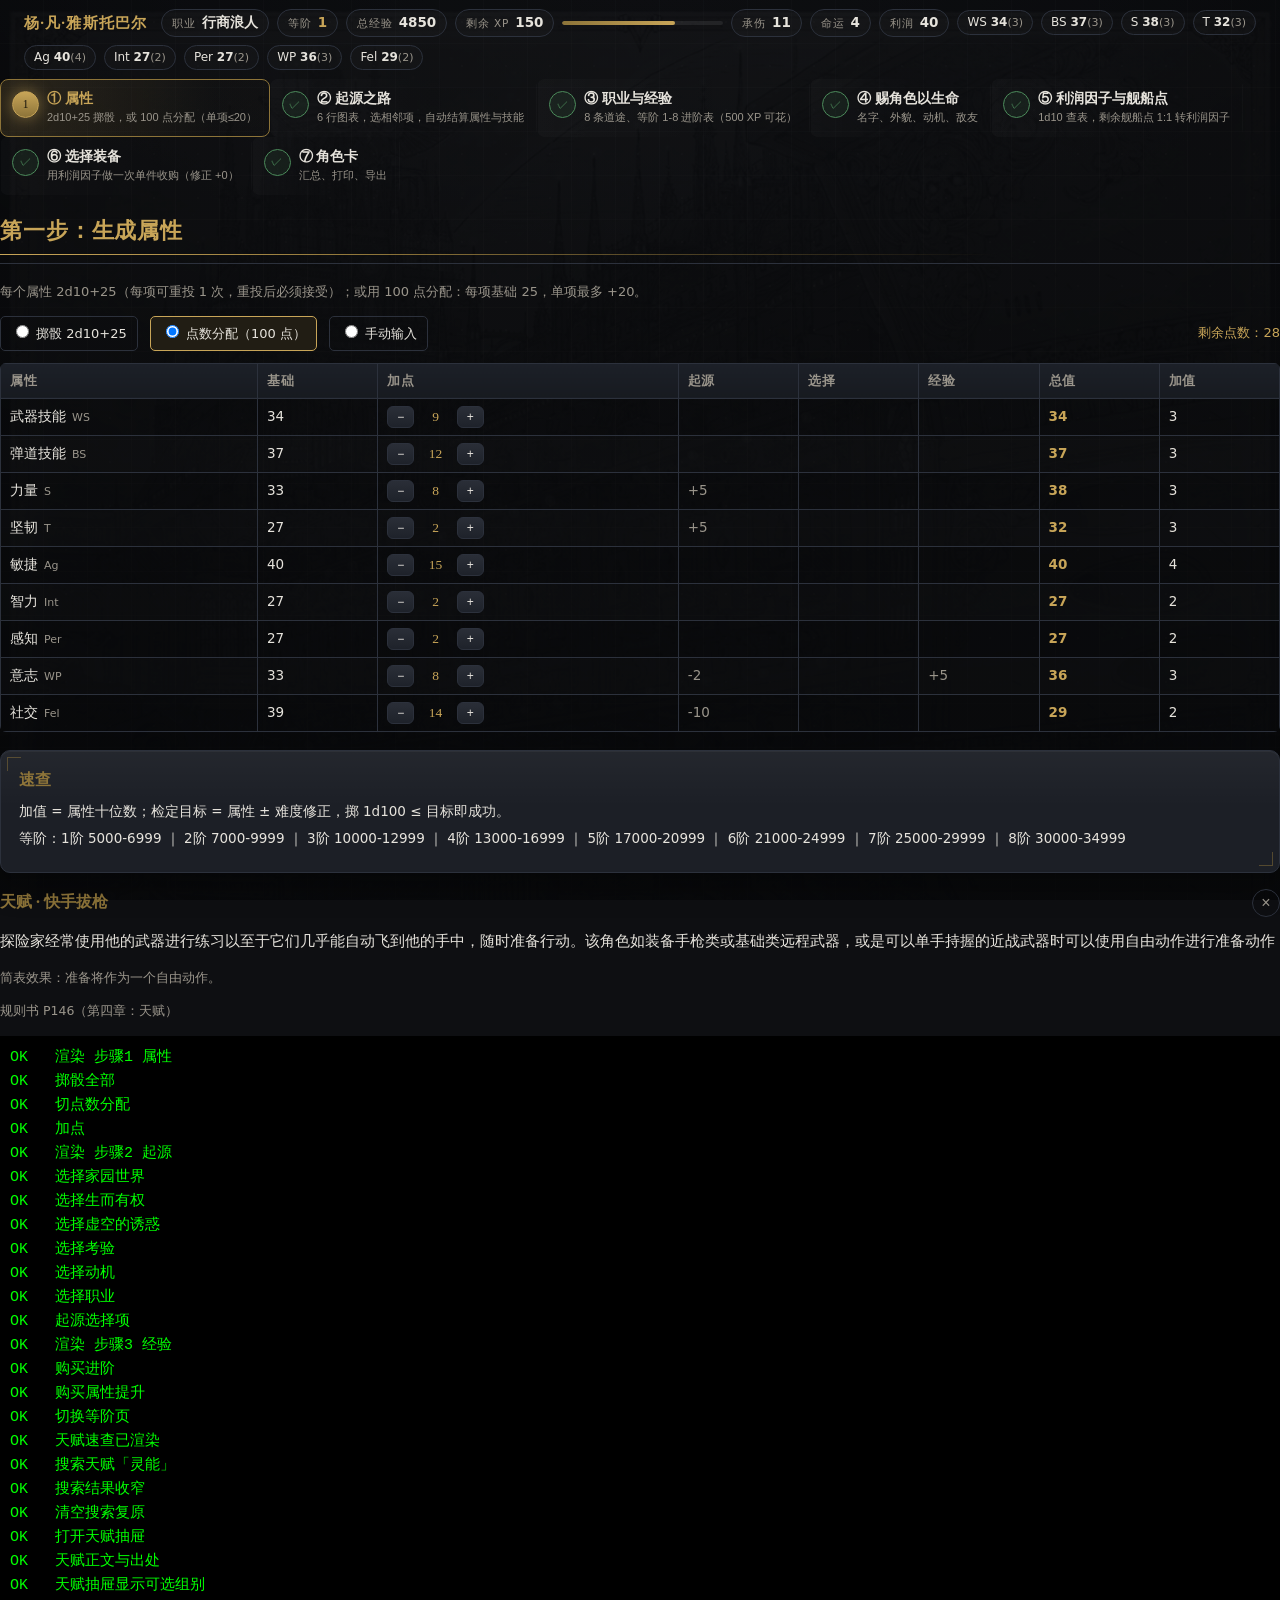
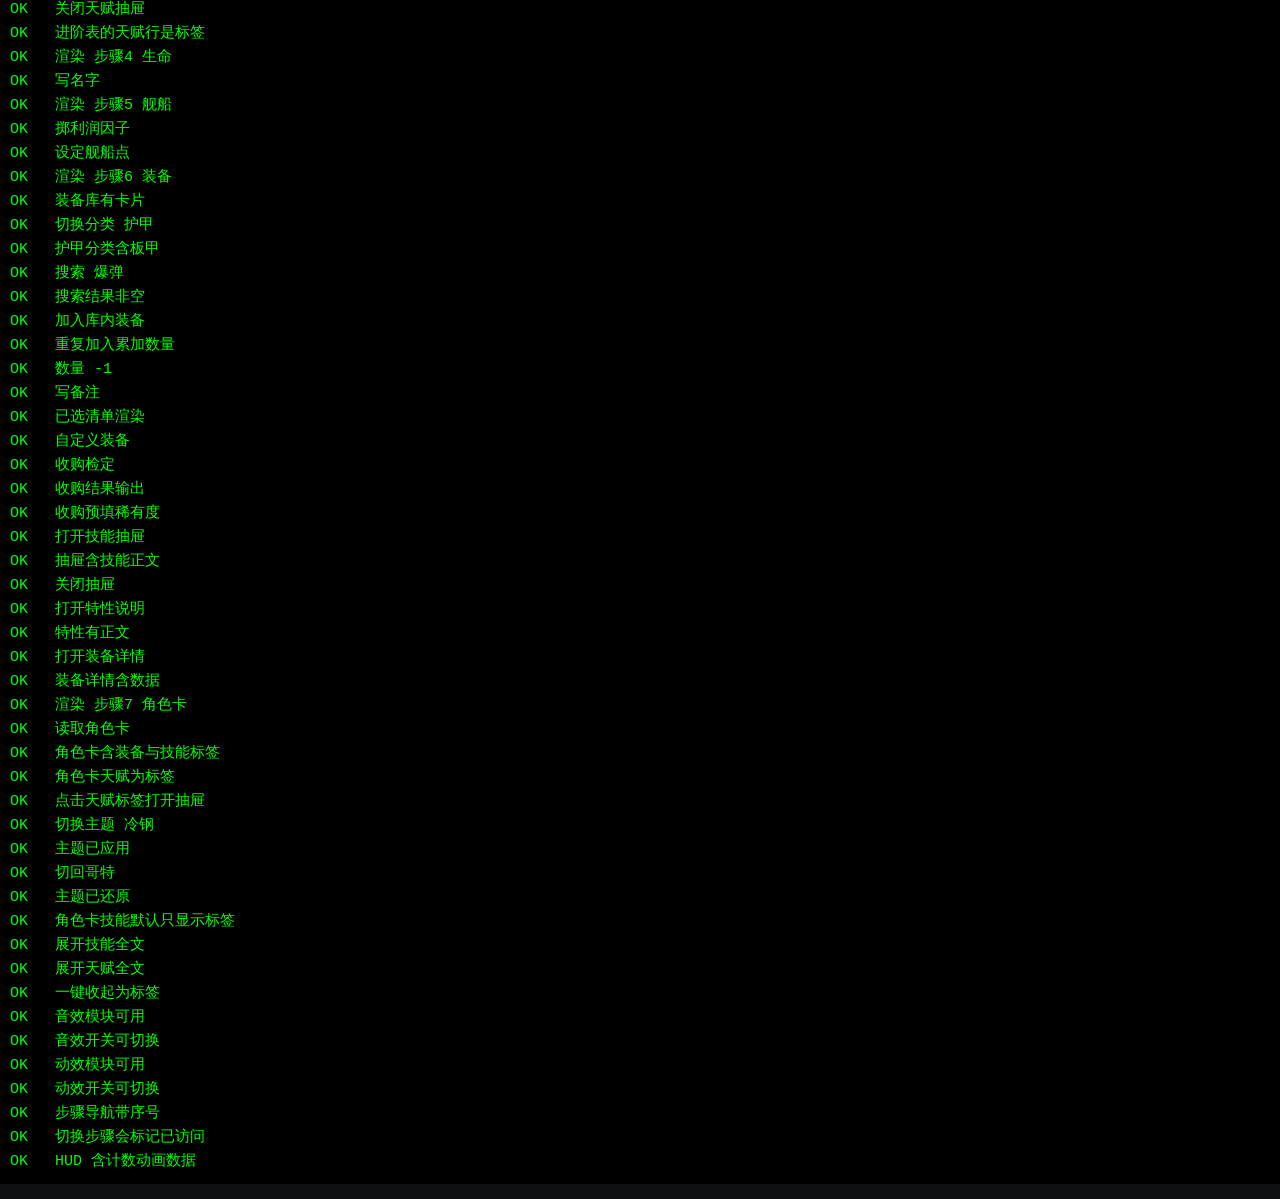
==== tools/smoke.html @ 8df07380 "1" ====
<!DOCTYPE html>
<html lang="zh-CN"><head><meta charset="utf-8"><title>smoke</title>
<link rel="stylesheet" href="../css/style.css"></head>
<body>
<nav id="hud"></nav>
<aside id="steps"></aside>
<main id="main"></main>
<aside id="drawer"></aside>
<div id="tip"></div>
<pre id="log" style="color:#0f0;background:#000;padding:10px"></pre>
<script src="../data/bundle.js"></script>
<script src="../js/rules.js"></script>
<script src="../js/calc.js"></script>
<script src="../js/audio.js"></script>
<script src="../js/fx.js"></script>
<script src="../js/app.js"></script>
<script>
/* 冒烟测试：用 Edge 无头模式打开本页，看 <pre id="log"> 是否全部 OK
   msedge --headless=new --dump-dom file:///D:/AIsoft/rt-chargen/tools/smoke.html */
const log = [];
function t(name, fn) {
  try { fn(); log.push('OK   ' + name); }
  catch (e) { log.push('FAIL ' + name + ' :: ' + (e && e.message)); }
}
const cards = () => document.querySelectorAll('.gcard');
const gearId = n => RTData.gear.find(g => g.name === n).id;

t('渲染 步骤1 属性', () => App.go('attr'));
t('掷骰全部', () => App.rollAll());
t('切点数分配', () => App.setMode('buy'));
t('加点', () => { App.alloc('WS', 1); App.alloc('Ag', 1); });
t('渲染 步骤2 起源', () => App.go('origin'));
t('选择家园世界', () => App.pickOrigin('homeworld', 'death'));
t('选择生而有权', () => App.pickOrigin('birthright', 'mercenary'));
t('选择虚空的诱惑', () => App.pickOrigin('temptation', 'stain'));
t('选择考验', () => App.pickOrigin('trial', 'war'));
t('选择动机', () => App.pickOrigin('motivation', 'wealth'));
t('选择职业', () => App.pickCareer('行商浪人'));
t('起源选择项', () => { App.setChoice('death', 'death-hardened', '见怪不怪'); App.setChoice('stain', 'stain-path', '叛逆哲学'); });
t('渲染 步骤3 经验', () => App.go('xp'));
t('购买进阶', () => App.buyRow(1, 0));
t('购买属性提升', () => App.buyAttr('WP', 0));
t('切换等阶页', () => App.setXpTab(2));

t('天赋速查已渲染', () => {
  const n = document.querySelectorAll('#talentList [data-talent]').length;
  if (n !== RTData.talents.length) throw new Error('标签数 ' + n + '/' + RTData.talents.length);
});
t('搜索天赋「灵能」', () => App.filterTalents('灵能'));
t('搜索结果收窄', () => {
  const n = document.querySelectorAll('#talentList [data-talent]').length;
  if (!n || n >= RTData.talents.length) throw new Error('搜索结果数 ' + n);
});
t('清空搜索复原', () => {
  App.filterTalents('');
  const n = document.querySelectorAll('#talentList [data-talent]').length;
  if (n !== RTData.talents.length) throw new Error('复原后 ' + n);
});
t('打开天赋抽屉', () => App.openTalent('灵能等级'));
t('天赋正文与出处', () => {
  const d = document.getElementById('drawer');
  if (d.className.indexOf('on') < 0) throw new Error('抽屉未打开');
  const txt = d.textContent;
  if (txt.indexOf('第四章：天赋') < 0 || txt.length < 80) throw new Error('正文异常');
});
t('天赋抽屉显示可选组别', () => {
  App.openTalent('双持客');
  if (document.getElementById('drawer').textContent.indexOf('远程，近战') < 0) throw new Error('缺组别');
});
t('关闭天赋抽屉', () => {
  App.closeDrawer();
  if (document.getElementById('drawer').className.indexOf('on') >= 0) throw new Error('未关闭');
});
t('进阶表的天赋行是标签', () => {
  App.setXpTab(1);
  if (!document.querySelectorAll('#main table [data-talent]').length) throw new Error('进阶表无天赋标签');
});

t('渲染 步骤4 生命', () => App.go('life'));
t('写名字', () => App.setMeta('name', '杨·凡·雅斯托巴尔'));
t('渲染 步骤5 舰船', () => App.go('fleet'));
t('掷利润因子', () => App.rollProfit());
t('设定舰船点', () => App.setShipSpent(10));

t('渲染 步骤6 装备', () => App.go('gear'));
t('装备库有卡片', () => { if (cards().length < 20) throw new Error('卡片数 ' + cards().length); });
t('切换分类 护甲', () => App.setGearFilter({ cat: '护甲', q: '' }));
t('护甲分类含板甲', () => {
  const names = [].map.call(cards(), e => e.querySelector('.gname').textContent);
  if (names.indexOf('封建世界板甲') < 0) throw new Error('未见板甲：' + names.slice(0, 3));
});
t('搜索 爆弹', () => App.setGearFilter({ cat: '全部', q: '爆弹' }));
t('搜索结果非空', () => { if (!cards().length) throw new Error('无结果'); });
t('加入库内装备', () => App.addGearItem(gearId('封建世界板甲')));
t('重复加入累加数量', () => App.addGearItem(gearId('封建世界板甲')));
t('数量 -1', () => App.gearQty(0, -1));
t('写备注', () => App.setGearNote(0, '家族遗物'));
t('已选清单渲染', () => {
  const txt = document.getElementById('main').textContent;
  if (txt.indexOf('封建世界板甲') < 0 || txt.indexOf('30.0 kg') < 0) throw new Error('清单缺物品或重量');
});
t('自定义装备', () => {
  const name = document.getElementById('gearName'), note = document.getElementById('gearNote');
  name.value = '家传圣物'; note.value = 'GM 特许';
  App.addGear();
  if (document.getElementById('main').textContent.indexOf('家传圣物') < 0) throw new Error('自定义未加入');
});
t('收购检定', () => { document.getElementById('rarityMod').value = 0; App.acquire(); });
t('收购结果输出', () => { if (!/目标/.test(document.getElementById('acqResult').textContent)) throw new Error('无结果'); });
t('收购预填稀有度', () => { App.acquireItem(gearId('动力装甲')); if (+document.getElementById('rarityMod').value !== -30) throw new Error('未预填 -30'); });

t('打开技能抽屉', () => App.openSkill('导航'));
t('抽屉含技能正文', () => {
  const d = document.getElementById('drawer');
  if (!/on/.test(d.className) || d.textContent.indexOf('技能使用') < 0) throw new Error('抽屉内容异常');
});
t('关闭抽屉', () => { App.closeDrawer(); if (/on/.test(document.getElementById('drawer').className)) throw new Error('未关闭'); });
t('打开特性说明', () => App.openTrait('撕裂'));
t('特性有正文', () => {
  const txt = document.getElementById('drawer').textContent;
  if (txt.indexOf('撕裂') < 0 || txt.length < 30) throw new Error('特性正文过短');
});
t('打开装备详情', () => App.openGear(gearId('激光步枪')));
t('装备详情含数据', () => { if (document.getElementById('drawer').textContent.indexOf('1d10+3 E') < 0) throw new Error('缺伤害数据'); });

t('渲染 步骤7 角色卡', () => App.go('sheet'));
t('读取角色卡', () => {
  const txt = document.getElementById('sheet').textContent;
  if (!/承伤/.test(txt) || !/命运点/.test(txt)) throw new Error('角色卡缺少关键字段');
});
t('角色卡含装备与技能标签', () => {
  const txt = document.getElementById('sheet').textContent;
  if (txt.indexOf('封建世界板甲') < 0) throw new Error('缺装备');
  if (!document.querySelectorAll('#sheet [data-skill]').length) throw new Error('技能未渲染为标签');
});
t('角色卡天赋为标签', () => {
  if (!document.querySelectorAll('#sheet [data-talent]').length) throw new Error('天赋未渲染为标签');
});
t('点击天赋标签打开抽屉', () => {
  const chip = document.querySelector('#sheet [data-talent]');
  chip.dispatchEvent(new MouseEvent('click', { bubbles: true }));
  const d = document.getElementById('drawer');
  if (d.className.indexOf('on') < 0 || d.textContent.indexOf('天赋 ·') < 0) throw new Error('点击未打开抽屉');
  App.closeDrawer();
});

t('切换主题 冷钢', () => App.setTheme('steel'));
t('主题已应用', () => { if (document.body.getAttribute('data-theme') !== 'steel') throw new Error('主题未生效'); });
t('切回哥特', () => App.setTheme('gothic'));
t('主题已还原', () => { if (document.body.getAttribute('data-theme') !== 'gothic') throw new Error('未还原'); });

/* ---------- 3.0：角色卡折叠 / 音效 / 动效 ---------- */
t('角色卡技能默认只显示标签', () => {
  const f = document.getElementById('foldSkills');
  if (!f) throw new Error('缺技能折叠区块');
  if (f.classList.contains('open')) throw new Error('默认不应展开');
  if (!f.querySelectorAll('[data-skill]').length) throw new Error('标签缺失');
});
t('展开技能全文', () => {
  App.expandSheet('skills', true);
  const f = document.getElementById('foldSkills');
  if (!f.classList.contains('open')) throw new Error('未展开');
  if (f.querySelectorAll('.fit').length < 1) throw new Error('无条目');
  if (f.textContent.replace(/\s/g, '').length < 200) throw new Error('正文过短');
});
t('展开天赋全文', () => {
  App.expandSheet('talents', true);
  const f = document.getElementById('foldTalents');
  if (!f.classList.contains('open')) throw new Error('未展开');
  if (!f.querySelectorAll('.fit').length) throw new Error('无天赋条目');
});
t('一键收起为标签', () => {
  App.expandSheet('all', false);
  if (document.querySelector('.sheet .fold.open')) throw new Error('仍有展开的区块');
  if (!document.querySelectorAll('#sheet [data-talent]').length) throw new Error('天赋标签丢失');
});
t('音效模块可用', () => {
  if (!window.RTSfx || RTSfx.sounds.length < 6) throw new Error('音效模块缺失');
});
t('音效开关可切换', () => {
  const was = RTSfx.enabled();
  RTSfx.setEnabled(!was);
  if (RTSfx.enabled() === was) throw new Error('未切换');
  RTSfx.setEnabled(was);
  if (RTSfx.enabled() !== was) throw new Error('未还原');
});
t('动效模块可用', () => {
  if (!window.RTFX || typeof RTFX.transition !== 'function') throw new Error('动效模块缺失');
});
t('动效开关可切换', () => {
  const was = RTFX.enabled();
  RTFX.setEnabled(!was);
  if (RTFX.enabled() === was) throw new Error('未切换');
  RTFX.setEnabled(was);
});
t('步骤导航带序号', () => {
  const s = document.querySelector('#steps .step');
  if (!s || !s.getAttribute('data-n')) throw new Error('缺序号');
});
t('切换步骤会标记已访问', () => {
  App.go('attr');
  if (!document.querySelectorAll('#steps .step.done').length) throw new Error('无已访问标记');
});
t('HUD 含计数动画数据', () => {
  if (!document.querySelectorAll('#hud [data-count]').length) throw new Error('缺 data-count');
});

document.getElementById('log').textContent = log.join('\n');
const okN = log.filter(x => x.startsWith('OK')).length;
const failN = log.length - okN;
document.title = failN ? 'SMOKE FAIL' : 'SMOKE PASS';
/* 供无头模式断言：纯 ASCII，避免控制台编码干扰 */
document.body.setAttribute('data-smoke', okN + '/' + log.length);
</script>
</body></html>
---- css/style.css ----
/* ================= 2.0：主题（3 套配色）+ 纸张纹理 ================= */
:root {
  --font-body: "Segoe UI", "Microsoft YaHei", system-ui, sans-serif;
  --font-display: Georgia, "Songti SC", "SimSun", serif;
}
body[data-theme="gothic"] {
  --bg: #0e0f12; --bg2: #16181d; --panel: #1c1f26; --line: #2c313c;
  --gold: #c8a558; --gold-dim: #8d7439; --text: #e6e3dc; --muted: #9a958b;
  --red: #b23b3b; --ok: #4c8b5b; --hud: rgba(14,15,18,.94);
}
body[data-theme="steel"] {
  --bg: #0b1116; --bg2: #121b22; --panel: #17222b; --line: #26343f;
  --gold: #86bdd2; --gold-dim: #4d7f92; --text: #dfe9ef; --muted: #8ba0ad;
  --red: #c05a4a; --ok: #4f9184; --hud: rgba(11,17,22,.94);
}
body[data-theme="void"] {
  --bg: #120d0c; --bg2: #1a1210; --panel: #221715; --line: #3a2823;
  --gold: #cc8f6b; --gold-dim: #8d5a44; --text: #f0e4db; --muted: #a8928b;
  --red: #b8422f; --ok: #5f8b5b; --hud: rgba(18,13,12,.94);
}
* { box-sizing: border-box; }
body {
  margin: 0; color: var(--text); font-size: 15px; line-height: 1.6;
  font-family: var(--font-body);
  background-color: var(--bg);
  background-image:
    url("data:image/svg+xml,%3Csvg xmlns='http://www.w3.org/2000/svg' width='44' height='44'%3E%3Cpath d='M0 43.5h44M43.5 0v44' stroke='%23ffffff' stroke-opacity='0.035'/%3E%3Ccircle cx='22' cy='22' r='0.9' fill='%23ffffff' fill-opacity='0.05'/%3E%3C/svg%3E"),
    radial-gradient(1200px 600px at 50% -10%, #1a1c22 0%, var(--bg) 60%);
  background-attachment: fixed, fixed;
}
body[data-theme="steel"] {
  background-image:
    url("data:image/svg+xml,%3Csvg xmlns='http://www.w3.org/2000/svg' width='44' height='44'%3E%3Cpath d='M0 43.5h44M43.5 0v44' stroke='%23ffffff' stroke-opacity='0.03'/%3E%3C/svg%3E"),
    radial-gradient(1100px 560px at 50% -10%, #12202a 0%, var(--bg) 62%);
}
body[data-theme="void"] {
  background-image:
    repeating-linear-gradient(135deg, rgba(255,255,255,.014) 0 8px, transparent 8px 16px),
    radial-gradient(1000px 520px at 50% -10%, #241512 0%, var(--bg) 62%);
}
h1, h2, h3, h4 { font-family: var(--font-display); }
.hud { background: var(--hud); }
.hud-attr { border-color: var(--line); background: rgba(255,255,255,.02); }
h2 { letter-spacing: 1px; }
h2::after {
  content: ''; display: block; height: 1px; margin-top: 6px;
  background: linear-gradient(90deg, var(--gold-dim), transparent 70%);
}
.step.on { background: linear-gradient(180deg, #241f14, #1a1710); }
body[data-theme="steel"] .step.on { background: linear-gradient(180deg, #16242c, #121a20); }
body[data-theme="void"] .step.on { background: linear-gradient(180deg, #2a1a16, #1d1311); }
.theme-pick select {
  background: var(--bg2); color: var(--text); border: 1px solid var(--line);
  border-radius: 5px; padding: 4px 8px; font-size: 12.5px; font-family: var(--font-body);
}

h1 { font-size: 24px; margin: 0; color: var(--gold); }
h1 span { color: var(--text); font-size: 16px; font-weight: 400; letter-spacing: 2px; }
h2 { font-size: 21px; color: var(--gold); border-bottom: 1px solid var(--line); padding-bottom: 8px; }
h3 { font-size: 16px; color: var(--gold-dim); margin: 0 0 8px; }
h4 { font-size: 14px; color: var(--gold); margin: 12px 0 6px; }

.top { display: flex; justify-content: space-between; align-items: center; padding: 18px 24px 12px; }
.top p { margin: 2px 0 0; color: var(--muted); font-size: 12.5px; }
.hud { position: sticky; top: 0; z-index: 20; background: rgba(14,15,18,.94); border-bottom: 1px solid var(--line); }
.hud-line { display: flex; flex-wrap: wrap; gap: 14px; align-items: center; padding: 9px 24px; font-size: 13px; color: var(--muted); }
.hud-title { color: var(--gold); font-weight: 600; }
.hud-attr { border: 1px solid var(--line); border-radius: 4px; padding: 1px 7px; color: var(--text); font-size: 12px; }
.hud-attr i { color: var(--muted); font-style: normal; font-size: 11px; }

.layout { display: grid; grid-template-columns: 240px minmax(0, 1fr); gap: 22px; padding: 20px 24px 40px; align-items: start; }
.steps { display: flex; flex-direction: column; gap: 8px; position: sticky; top: 62px; }
.step { text-align: left; background: var(--bg2); border: 1px solid var(--line); color: var(--text); padding: 10px 12px; border-radius: 6px; cursor: pointer; }
.step b { display: block; font-size: 14px; }
.step span { color: var(--muted); font-size: 11.5px; }
.step.on { border-color: var(--gold); box-shadow: 0 0 0 1px var(--gold-dim) inset; background: #211d14; }
.main { min-width: 0; }
.hint { color: var(--muted); font-size: 13px; }
.note { color: var(--muted); font-size: 12.5px; }
.bad { color: var(--red); }
.ok-text { color: var(--ok); }
.big-num { font-size: 18px; color: var(--gold); }

.btn { background: #24272f; color: var(--text); border: 1px solid var(--line); border-radius: 5px; padding: 6px 12px; cursor: pointer; font-size: 13px; }
.btn:hover:not(:disabled) { border-color: var(--gold-dim); color: var(--gold); }
.btn:disabled { opacity: .38; cursor: not-allowed; }
.btn.sm { padding: 3px 8px; font-size: 12px; }
.btn.done { background: #1f2a20; border-color: var(--ok); color: #bfe3c6; }
.btn.danger { border-color: #5a2a2a; color: #e3b3b3; }
.btn.ghost { background: transparent; }

.modes { display: flex; gap: 12px; align-items: center; margin: 12px 0; flex-wrap: wrap; }
.mode { border: 1px solid var(--line); padding: 5px 10px; border-radius: 5px; cursor: pointer; font-size: 13px; }
.mode.on { border-color: var(--gold); background: #211d14; }
.spacer { flex: 1; }
.left { color: var(--gold); font-size: 13px; }
.chk { font-size: 13px; color: var(--muted); display: inline-flex; gap: 6px; align-items: center; margin: 6px 0 14px; }

table.grid { width: 100%; border-collapse: collapse; margin: 10px 0 18px; }
table.grid th, table.grid td { border: 1px solid var(--line); padding: 7px 9px; text-align: left; font-size: 13.5px; }
table.grid thead th { background: #191c22; color: var(--muted); font-weight: 600; font-size: 12.5px; }
table.grid.small th, table.grid.small td { padding: 5px 7px; font-size: 12.5px; }
table.grid tr.hl td { background: #211d14; }
table.grid tr.unmet td { opacity: .72; }
.attr-name i { color: var(--muted); font-style: normal; font-size: 11px; margin-left: 6px; }
.attr-total { color: var(--gold); font-size: 16px; font-weight: 600; }
.attr-bonus { font-size: 14px; }
.mod { color: var(--muted); font-size: 12.5px; }
.dice { display: inline-block; min-width: 34px; text-align: center; color: var(--gold); }
.dice.big { font-size: 22px; min-width: 48px; }
input.num { width: 68px; }
input, select, textarea { background: #12141a; color: var(--text); border: 1px solid var(--line); border-radius: 4px; padding: 6px 8px; font: inherit; font-size: 13px; }
input.num, input[type=number] { width: 78px; }
select { min-width: 200px; }
textarea { width: 100%; min-height: 70px; }

.panel { background: var(--panel); border: 1px solid var(--line); border-radius: 8px; padding: 14px 16px; margin: 16px 0; }
.panel p { margin: 6px 0; font-size: 13.5px; }


/* 起源之路图表 */
.opgrid { display: flex; flex-direction: column; gap: 10px; margin: 14px 0 20px; }
.oprow { display: grid; grid-template-columns: 110px 1fr; gap: 10px; align-items: start; }
.oprow-label { color: var(--gold-dim); font-size: 13px; padding-top: 7px; }
.oprow-items { display: flex; flex-wrap: wrap; gap: 8px; }
.card { background: var(--bg2); border: 1px solid var(--line); color: var(--text); padding: 7px 12px; border-radius: 5px; cursor: pointer; font-size: 13px; }
.card.on { border-color: var(--gold); background: #2a2415; color: var(--gold); }
.card.dis { opacity: .28; cursor: not-allowed; }
.details { display: grid; gap: 12px; }
.opdetail { background: var(--bg2); border: 1px solid var(--line); border-left: 3px solid var(--gold-dim); border-radius: 6px; padding: 10px 14px; }
.opdetail p { margin: 4px 0; font-size: 13px; }
.choice { display: flex; gap: 10px; align-items: center; margin-top: 8px; flex-wrap: wrap; }
.choice label { min-width: 220px; color: var(--muted); font-size: 12.5px; }
.choice.sub { margin-left: 18px; }
input.txt { width: 200px; }

.career-bar, .chips { display: flex; flex-wrap: wrap; gap: 8px; margin: 10px 0; }
.chip { background: var(--bg2); border: 1px solid var(--line); color: var(--text); padding: 5px 11px; border-radius: 20px; font-size: 12.5px; cursor: pointer; }
.chip.on { border-color: var(--gold); color: var(--gold); background: #2a2415; }
.chip.dis { opacity: .35; cursor: not-allowed; }
.got { color: var(--ok); font-size: 11.5px; margin-left: 4px; }
.badge { display: inline-block; border: 1px solid var(--line); border-radius: 3px; padding: 0 5px; margin: 1px 3px 1px 0; font-size: 11px; }
.badge.ok { color: #a9d8b3; border-color: #33543c; }
.badge.no { color: #e0a6a6; border-color: #5a2a2a; }

.rolls { display: flex; gap: 12px; align-items: center; margin-bottom: 10px; flex-wrap: wrap; }
.field { display: flex; flex-direction: column; gap: 4px; margin-bottom: 10px; }
.field span { color: var(--muted); font-size: 12.5px; }
.field.inline { flex-direction: row; align-items: center; gap: 8px; margin: 0; }
.fields { display: grid; grid-template-columns: repeat(auto-fit, minmax(240px, 1fr)); gap: 12px; }
.addbar { display: flex; gap: 8px; flex-wrap: wrap; align-items: center; margin-bottom: 10px; }
.addbar input { flex: 1; min-width: 140px; }
.actions { display: flex; gap: 10px; flex-wrap: wrap; margin: 14px 0; }

/* 角色卡（浅色纸张） */
.sheet { background: #f4efe3; color: #1a1a1a; border-radius: 6px; padding: 18px 20px; }
.sheet .lbl { display: block; color: #6a655c; font-size: 11px; letter-spacing: 1px; }
.sheet-head { display: flex; flex-wrap: wrap; gap: 18px; border-bottom: 2px solid #b9a778; padding-bottom: 10px; }
.sheet-head b { font-size: 16px; }
.sheet-attrs { display: grid; grid-template-columns: repeat(9, 1fr); gap: 6px; margin: 12px 0; }
.sa { border: 1px solid #c9bd9d; background: #fffdf6; border-radius: 4px; text-align: center; padding: 6px 2px; }
.sa-name { font-size: 11px; color: #6a655c; }
.sa-val { font-size: 20px; font-weight: 700; }
.sa-val sup { font-size: 11px; color: #8a5b1f; margin-left: 2px; }
.sheet-row { display: flex; flex-wrap: wrap; gap: 10px; margin: 10px 0; }
.sheet .box { border: 1px solid #c9bd9d; background: #fffdf6; border-radius: 4px; padding: 6px 12px; min-width: 110px; }
.sheet .box b { font-size: 18px; margin-right: 6px; }
.sheet .box i { font-style: normal; font-size: 11px; color: #7a746a; }
.sheet-cols { display: grid; grid-template-columns: 1fr 1fr; gap: 18px; }
.sheet h4 { color: #8a5b1f; margin: 10px 0 4px; }
.sheet ul { margin: 0; padding-left: 18px; font-size: 12.5px; }
.sheet .wrap { font-size: 12.5px; margin: 0; }
.sheet .note { font-size: 11.5px; color: #5a5650; }

.foot { border-top: 1px solid var(--line); padding: 14px 24px 30px; color: var(--muted); font-size: 12px; }
.foot p { margin: 4px 0; }

/* ================= 2.0：技能标签 / 装备库 / 抽屉 ================= */
.chip.xs { padding: 1px 7px; font-size: 11.5px; border-radius: 12px; }
.chip.has { border-color: var(--gold-dim); color: var(--gold); }
.chip.xs:hover { background: var(--panel); }
/* 天赋标签用虚线边框，与技能（实线）区分；悬停/点击行为一致 */
.chip.has[data-talent] { border-style: dashed; }
#talentList { max-height: 300px; overflow-y: auto; }

/* 老内核兜底提示：故意不依赖 CSS 变量，IE 也能显示 */
.oldbrowser { display: none; }
.oldbrowser.on {
  display: block; padding: 12px 24px; background: #3a1d1d; color: #ffe9e9;
  border-bottom: 2px solid #b23b3b; font-family: "Microsoft YaHei", sans-serif;
  font-size: 13px; line-height: 1.7;
}
.oldbrowser.on b { color: #ffd2a1; }
.oldbrowser.on span { display: block; margin-top: 4px; }
.tag {
  font-size: 11px; border: 1px solid var(--line); border-radius: 3px; padding: 0 5px;
  color: var(--muted); margin-left: 6px; vertical-align: middle; font-weight: 400;
}
.lnk { color: var(--gold); cursor: pointer; border-bottom: 1px dotted var(--gold-dim); }
.num-cell { white-space: nowrap; }
.num-cell b { color: var(--gold); margin: 0 6px; }
input.txt.grow { flex: 1 1 260px; min-width: 180px; }
input.txt.sm { width: 130px; }

.gear-layout { display: grid; grid-template-columns: minmax(0, 1fr) 430px; gap: 18px; align-items: start; }
.gear-browser { min-width: 0; }
.gear-grid {
  display: grid; grid-template-columns: repeat(auto-fill, minmax(226px, 1fr)); gap: 10px;
  max-height: 660px; overflow-y: auto; padding: 4px;
}
.gcard {
  background: var(--bg2); border: 1px solid var(--line); border-radius: 6px;
  padding: 9px 11px; cursor: pointer; display: flex; flex-direction: column; gap: 4px;
  transition: border-color .15s, transform .15s;
}
.gcard:hover { border-color: var(--gold-dim); transform: translateY(-1px); }
.ghead { display: flex; justify-content: space-between; align-items: baseline; gap: 8px; }
.gname { color: var(--gold); font-weight: 600; font-size: 13.5px; }
.gstats { color: var(--muted); font-size: 11.5px; line-height: 1.45; }
.gfoot { display: flex; justify-content: space-between; font-size: 11.5px; }
.gw { color: var(--muted); }
.grar { color: var(--gold-dim); }
.gtraits { display: flex; flex-wrap: wrap; gap: 4px; }
.gnote { font-size: 11px; color: var(--red); }
.gcard .btn.add { opacity: 0; transition: opacity .15s; padding: 1px 8px; }
.gcard:hover .btn.add { opacity: 1; }

/* 已选清单：卡片式行，避免窄列挤压 */
.gsel { display: flex; flex-direction: column; gap: 8px; margin: 10px 0; }
.gsel-row {
  border: 1px solid var(--line); border-radius: 6px; background: var(--bg2);
  padding: 8px 10px; display: flex; flex-direction: column; gap: 5px;
}
.gsel-top { display: flex; justify-content: space-between; align-items: baseline; gap: 10px; }
.gsel-name { color: var(--gold); font-weight: 600; font-size: 13.5px; }
.gsel-meta { color: var(--muted); font-size: 11.5px; }
.gsel-ctl { display: flex; align-items: center; gap: 6px; }
.gsel-ctl b { color: var(--gold); min-width: 16px; text-align: center; }
.gsel-row input.txt.sm { width: 100%; }

.drawer {
  position: fixed; top: 0; right: 0; bottom: 0; width: min(470px, 92vw); z-index: 60;
  background: var(--panel); border-left: 1px solid var(--gold-dim);
  box-shadow: -18px 0 44px rgba(0,0,0,.55); padding: 20px 22px 40px; overflow-y: auto;
  transform: translateX(105%); transition: transform .22s ease;
}
.drawer.on { transform: none; }
.drawer h3 { color: var(--gold); font-size: 17px; margin: 0 26px 10px 0; }
.drawer p { font-size: 13.5px; margin: 8px 0; }
.drawer .note { font-size: 11.5px; }
.drawer-x {
  position: sticky; top: 0; float: right; width: 28px; height: 28px; line-height: 1;
  background: transparent; color: var(--muted); border: 1px solid var(--line);
  border-radius: 50%; cursor: pointer; font-size: 16px;
}
.drawer-x:hover { color: var(--gold); border-color: var(--gold-dim); }

.tip {
  position: fixed; z-index: 70; max-width: 300px; opacity: 0; pointer-events: none;
  background: #101319; border: 1px solid var(--gold-dim); border-radius: 6px;
  padding: 8px 10px; font-size: 12px; color: var(--text);
  box-shadow: 0 12px 28px rgba(0,0,0,.5); transition: opacity .12s;
}
.tip.on { opacity: 1; }
.tip b { color: var(--gold); display: block; margin-bottom: 3px; }
.tip span { color: var(--muted); display: block; line-height: 1.5; }
.tip i { display: block; margin-top: 4px; color: var(--gold-dim); font-style: normal; font-size: 11px; }

@media (max-width: 1100px) {
  .gear-layout { grid-template-columns: 1fr; }
  .gear-grid { max-height: none; }
}


@media (max-width: 900px) {
  .layout { grid-template-columns: 1fr; }
  .steps { position: static; flex-direction: row; overflow-x: auto; }
  .steps .step { min-width: 160px; }
  .sheet-cols { grid-template-columns: 1fr; }
  .sheet-attrs { grid-template-columns: repeat(3, 1fr); }
}

@media print {
  body { background: #fff; color: #000; }
  .top, .hud, .steps, .foot, .actions, #main > h2, .panel, .drawer, .tip, .oldbrowser { display: none !important; }
  .layout { display: block; padding: 0; }
  .sheet { border-radius: 0; padding: 0; background: #fff; }
  .sheet-attrs { grid-template-columns: repeat(9, 1fr); }
}

/* ================= 3.0：素材背景 / 启动页 / 过场动画 ================= */
body[data-theme="gothic"] { --halo: 200,165,88;  --panel2: #22262e; --line2: #3a4150;
  --mark-filter: invert(1) brightness(1.12) sepia(.35) saturate(1.5); }
body[data-theme="steel"]  { --halo: 134,189,210; --panel2: #1b2833; --line2: #33505f;
  --mark-filter: invert(1) brightness(1.05) sepia(.28) hue-rotate(165deg) saturate(1.8); }
body[data-theme="void"]   { --halo: 204,143,107; --panel2: #2a1c19; --line2: #4a3129;
  --mark-filter: invert(1) brightness(1.05) sepia(.4) hue-rotate(-18deg) saturate(1.6); }

body { isolation: isolate; }

/* 舰船城市插画做极暗的背景层，保留原主题的渐变与格线 */
body::before {
  content: ''; position: fixed; inset: 0; z-index: -2; pointer-events: none;
  background: url("../assets/img/hero.jpg") center top / cover no-repeat;
  opacity: .085; filter: grayscale(.4) contrast(1.02) brightness(.9);
}
body[data-theme="steel"]::before { opacity: .07; filter: grayscale(1) contrast(1.1) brightness(.7); }
body[data-theme="void"]::before  { opacity: .08; filter: sepia(.35) saturate(1.5) brightness(.72); }
body::after {
  content: ''; position: fixed; inset: 0; z-index: -1; pointer-events: none;
  background:
    linear-gradient(180deg, rgba(8,9,11,.62), rgba(8,9,11,.80)),
    radial-gradient(125% 95% at 50% 0%, transparent 34%, rgba(0,0,0,.55) 100%);
}

/* ---- 启动页 ---- */
.splash {
  position: fixed; inset: 0; z-index: 200; display: grid; place-items: center;
  background: radial-gradient(ellipse at 50% 32%, #1b1812, #070708 72%);
  transition: opacity .7s ease, visibility .7s ease;
}
.splash.done { opacity: 0; visibility: hidden; pointer-events: none; }
.splash-bg {
  position: absolute; inset: 0;
  background: url("../assets/img/hero.jpg") center 22% / cover no-repeat;
  opacity: .26; filter: grayscale(.45) contrast(1.06);
}
.splash-bg::after {
  content: ''; position: absolute; inset: 0;
  background: radial-gradient(62% 60% at 50% 46%, rgba(0,0,0,.25), rgba(0,0,0,.9));
}
.splash-inner { position: relative; text-align: center; padding: 32px; animation: splashIn .9s ease both; }
.splash-aquila {
  width: min(250px, 52vw); height: auto; opacity: .82;
  filter: var(--mark-filter) drop-shadow(0 10px 30px rgba(0,0,0,.75));
  animation: aquilaFloat 6s ease-in-out infinite;
}
.splash-kicker {
  margin: 16px 0 2px; font-size: 10.5px; letter-spacing: .32em;
  color: var(--gold-dim); font-family: var(--font-body);
}
.splash-title {
  font-family: var(--font-display); font-size: clamp(30px, 5vw, 46px);
  letter-spacing: .3em; color: var(--gold); margin: 4px 0 0; padding: 0; border: 0;
  text-shadow: 0 0 28px rgba(var(--halo), .35); text-indent: .3em;
}
.splash-title::after { display: none; }
.splash-sub { margin: 8px 0 24px; font-size: 13px; letter-spacing: .18em; color: var(--text); }
.splash-sub b { color: var(--gold); }
.splash-bar { width: min(320px, 64vw); height: 2px; margin: 0 auto; background: rgba(255,255,255,.12); position: relative; overflow: hidden; }
.splash-bar i {
  position: absolute; top: 0; bottom: 0; width: 42%;
  background: linear-gradient(90deg, transparent, var(--gold), transparent);
  animation: barRun 1.4s ease-in-out infinite;
}
.splash-hint { margin: 18px 0 0; font-size: 11.5px; letter-spacing: .08em; color: var(--muted); }

@keyframes splashIn { from { opacity: 0; transform: translateY(16px); } to { opacity: 1; transform: none; } }
@keyframes aquilaFloat { 0%, 100% { transform: translateY(0); } 50% { transform: translateY(-7px); } }
@keyframes barRun { 0% { left: -42%; } 100% { left: 100%; } }

/* ---- 步骤过场 ---- */
.stepfx {
  position: fixed; inset: 0; z-index: 150; display: grid; place-items: center;
  pointer-events: none; opacity: 0; visibility: hidden;
}
.stepfx.on { visibility: visible; animation: fxShade 660ms ease forwards; }
.stepfx-shade {
  position: absolute; inset: 0;
  background: radial-gradient(62% 62% at 50% 50%, rgba(9,9,11,.74), rgba(5,5,7,.97));
}
.stepfx-inner { position: relative; text-align: center; padding: 0 24px; }
.stepfx-orn { width: min(300px, 62vw); height: auto; opacity: .5; filter: var(--mark-filter); }
.stepfx.on .stepfx-orn { animation: fxOrn 660ms cubic-bezier(.2,.7,.2,1) both; }
.stepfx-t {
  display: block; margin-top: -4px; font-family: var(--font-display);
  font-size: clamp(20px, 3vw, 30px); letter-spacing: .16em; color: var(--gold);
  text-shadow: 0 0 26px rgba(var(--halo), .45);
}
.stepfx-s { display: block; margin-top: 10px; font-size: 12.5px; letter-spacing: .05em; color: var(--muted); }
.stepfx.on .stepfx-inner { animation: fxIn 660ms cubic-bezier(.2,.7,.2,1) both; }

@keyframes fxShade { 0% { opacity: 0; } 16% { opacity: 1; } 74% { opacity: 1; } 100% { opacity: 0; } }
@keyframes fxIn { 0% { opacity: 0; transform: translateY(12px) scale(.985); } 20% { opacity: 1; transform: none; } 78% { opacity: 1; transform: none; } 100% { opacity: 0; transform: translateY(-8px); } }
@keyframes fxOrn { 0% { opacity: 0; transform: scale(.94); } 22% { opacity: .55; transform: none; } 100% { opacity: .4; } }



/* ================= 3.0：页眉 / 主题开关 / HUD ================= */
.top {
  position: relative; display: flex; justify-content: space-between; align-items: center;
  gap: 18px; flex-wrap: wrap; padding: 16px 24px 22px; border-bottom: 1px solid var(--line);
}
.top::after {
  content: ''; position: absolute; left: 50%; bottom: -13px; transform: translateX(-50%);
  width: 300px; height: 26px; pointer-events: none; opacity: .3;
  background: url("../assets/img/banner-3.png") center / contain no-repeat;
  filter: var(--mark-filter);
}
.brand { display: flex; align-items: center; gap: 14px; min-width: 0; }
.brand-mark {
  width: 46px; height: auto; flex: none; opacity: .92;
  filter: var(--mark-filter) drop-shadow(0 3px 8px rgba(0,0,0,.6)) drop-shadow(0 0 14px rgba(var(--halo), .18));
}
.brand-text { min-width: 0; }
.brand-text h1 { font-size: 23px; letter-spacing: .06em; }
.brand-text h1 span { font-size: 15px; letter-spacing: .18em; }
.brand-text p { margin: 3px 0 0; color: var(--muted); font-size: 12px; }

.top-actions { display: flex; align-items: center; gap: 10px; flex-wrap: wrap; }

/* 三段式主题开关（替代原来的下拉框） */
.seg {
  display: inline-flex; border: 1px solid var(--line); border-radius: 999px;
  overflow: hidden; background: rgba(0,0,0,.28);
}
.seg-btn {
  background: transparent; border: 0; color: var(--muted); cursor: pointer;
  font: inherit; font-size: 12px; letter-spacing: .06em; padding: 6px 13px;
  transition: color .18s, background .18s;
}
.seg-btn + .seg-btn { border-left: 1px solid var(--line); }
.seg-btn:hover { color: var(--text); background: rgba(255,255,255,.045); }
.seg-btn.on {
  color: #14110a; font-weight: 600;
  background: linear-gradient(180deg, var(--gold), var(--gold-dim));
  text-shadow: 0 1px 0 rgba(255,255,255,.25);
}
body[data-theme="steel"] .seg-btn.on,
body[data-theme="void"] .seg-btn.on { color: #0b1116; }

/* 音效 / 环境音 / 动效开关 */
.toggle-row {
  display: inline-flex; gap: 3px; padding: 3px; border: 1px solid var(--line);
  border-radius: 999px; background: rgba(0,0,0,.24);
}
.tbtn {
  padding: 4px 11px; font-size: 12px; border-radius: 999px; border: 1px solid transparent;
  background: transparent; color: var(--muted);
}
.tbtn:hover:not(:disabled) { transform: none; box-shadow: none; }
.tbtn::before {
  content: ''; display: inline-block; width: 6px; height: 6px; border-radius: 50%;
  margin-right: 6px; vertical-align: 1px; background: var(--line2); transition: background .2s, box-shadow .2s;
}
.tbtn.on { color: var(--gold); border-color: var(--gold-dim); background: rgba(var(--halo), .1); }
.tbtn.on::before { background: var(--gold); box-shadow: 0 0 8px rgba(var(--halo), .9); }

/* HUD 状态条 */
.hud {
  background: var(--hud); backdrop-filter: blur(10px) saturate(1.1);
  box-shadow: 0 10px 26px rgba(0,0,0,.38); border-bottom: 1px solid var(--line);
}
.hud-line { gap: 8px; padding: 9px 24px; font-size: 12.5px; }
.hud-title {
  font-family: var(--font-display); font-size: 15px; color: var(--gold);
  letter-spacing: .08em; padding-right: 6px;
}
.hud-stat {
  display: inline-flex; align-items: baseline; gap: 6px; padding: 2px 10px;
  border: 1px solid var(--line); border-radius: 999px; background: rgba(255,255,255,.02);
  white-space: nowrap;
}
.hud-stat i {
  font-style: normal; font-size: 10.5px; letter-spacing: .08em; color: var(--muted);
}
.hud-stat b { font-size: 13.5px; color: var(--text); font-variant-numeric: tabular-nums; }
.hud-stat b.accent { color: var(--gold); }
.hud-attr { border-radius: 999px; padding: 2px 9px; background: rgba(255,255,255,.02); }
.hud-attr b { color: var(--text); font-variant-numeric: tabular-nums; }

.hud-xpbar {
  flex: 1 1 120px; min-width: 90px; height: 4px; border-radius: 2px;
  background: rgba(255,255,255,.08); overflow: hidden;
}
.hud-xpbar i { display: block; height: 100%; border-radius: 2px; background: linear-gradient(90deg, var(--gold-dim), var(--gold)); transition: width .45s ease; }

/* ================= 3.0：步骤导航 ================= */
.steps { position: sticky; top: 96px; gap: 4px; padding-left: 1px; }
.steps::before {
  content: ''; position: absolute; left: 23px; top: 18px; bottom: 18px; width: 1px;
  background: linear-gradient(180deg, transparent, var(--line2) 12%, var(--line2) 88%, transparent);
}
.step {
  position: relative; padding: 10px 12px 10px 46px; border-radius: 8px;
  background: linear-gradient(90deg, rgba(255,255,255,.022), transparent 70%);
  border: 1px solid transparent; transition: background .18s, border-color .18s, box-shadow .18s;
}
.step::before {
  content: attr(data-n); position: absolute; left: 11px; top: 11px; z-index: 1;
  width: 25px; height: 25px; display: grid; place-items: center; border-radius: 50%;
  border: 1px solid var(--line2); background: var(--bg2); color: var(--muted);
  font-family: var(--font-display); font-size: 11.5px; line-height: 1;
  transition: all .2s ease;
}
.step:hover { background: rgba(255,255,255,.035); border-color: var(--line); }
.step.on {
  border-color: var(--gold-dim); box-shadow: none;
  background: linear-gradient(90deg, rgba(var(--halo), .16), rgba(var(--halo), .015) 80%);
}
.step.on::before {
  background: linear-gradient(180deg, var(--gold), var(--gold-dim)); border-color: var(--gold);
  color: #14110a; box-shadow: 0 0 16px rgba(var(--halo), .55);
}
.step.done::before { content: '✓'; color: var(--ok); border-color: var(--ok); background: rgba(76,139,91,.12); }
.step.on.done::before { content: '✓'; color: #10210f; background: linear-gradient(180deg, var(--ok), #3a6b46); border-color: var(--ok); }
.step b { display: block; font-size: 13.5px; }
.step.on b { color: var(--gold); }
.step span { display: block; margin-top: 2px; font-size: 11px; line-height: 1.45; color: var(--muted); }

/* ================= 3.0：面板 / 按钮 / 表格 / 卡片 ================= */
.panel {
  position: relative; border-radius: 10px; padding: 16px 18px;
  background: linear-gradient(180deg, rgba(255,255,255,.035), rgba(255,255,255,0) 46%), var(--panel);
  box-shadow: 0 14px 30px rgba(0,0,0,.28), inset 0 1px 0 rgba(255,255,255,.045);
  transition: border-color .2s ease, box-shadow .2s ease;
}
.panel:hover { border-color: var(--line2); }
.panel::before, .panel::after {
  content: ''; position: absolute; width: 13px; height: 13px; pointer-events: none;
  border: 1px solid var(--gold-dim); opacity: .5;
}
.panel::before { left: 6px; top: 6px; border-right: 0; border-bottom: 0; }
.panel::after { right: 6px; bottom: 6px; border-left: 0; border-top: 0; }
.panel h3 { letter-spacing: .03em; }

.btn {
  background: linear-gradient(180deg, #2a2e37, #1e222a); border-radius: 6px;
  transition: border-color .15s, color .15s, transform .08s ease, box-shadow .18s;
}
.btn:hover:not(:disabled) {
  box-shadow: 0 0 0 1px var(--gold-dim), 0 8px 18px rgba(0,0,0,.35); transform: translateY(-1px);
}
.btn:active:not(:disabled) { transform: translateY(1px); }
.btn.ghost { background: transparent; }
.btn.ghost:hover:not(:disabled) { background: rgba(var(--halo), .08); }
.btn.sm { padding: 3px 9px; }
.btn.done { background: linear-gradient(180deg, #24381f, #1a2a19); border-color: #4d7d4f; }

.mode, .card, .chip, .seg-btn, .tbtn { -webkit-tap-highlight-color: transparent; }
.mode { transition: border-color .15s, background .15s, color .15s; }
.mode:hover { border-color: var(--gold-dim); }
.card { transition: border-color .15s, transform .12s ease, box-shadow .18s, background .18s; }
.card:hover:not(:disabled) { border-color: var(--gold-dim); transform: translateY(-1px); box-shadow: 0 8px 18px rgba(0,0,0,.32); }
.card.on { box-shadow: 0 0 0 1px var(--gold) inset, 0 10px 22px rgba(var(--halo), .16); }
.chip { transition: border-color .15s, color .15s, background .15s, transform .12s ease; }
.chip:hover { border-color: var(--gold-dim); color: var(--gold); transform: translateY(-1px); }

table.grid { border-radius: 6px; overflow: hidden; }
table.grid th, table.grid td { border-color: var(--line); }
table.grid thead th {
  background: linear-gradient(180deg, #1c2028, #171a20);
  color: var(--muted); letter-spacing: .05em; font-weight: 600;
}
table.grid tbody tr:nth-child(even) td { background: rgba(255,255,255,.014); }
table.grid tbody tr:hover td { background: rgba(var(--halo), .055); }
table.grid tr.hl td { background: rgba(var(--halo), .12); }
.dice { font-family: var(--font-display); font-variant-numeric: tabular-nums; }
.big-num { text-shadow: 0 0 18px rgba(var(--halo), .3); }

.gcard, .gsel-row, .opdetail {
  background: linear-gradient(180deg, rgba(255,255,255,.03), rgba(255,255,255,0) 60%), var(--bg2);
  transition: border-color .15s, transform .12s ease, box-shadow .18s;
}
.gcard:hover { border-color: var(--gold-dim); box-shadow: 0 12px 24px rgba(0,0,0,.34); }
.gcard .btn.add { opacity: 0; }
.gcard:hover .btn.add { opacity: 1; }

/* 抽屉与悬浮说明 */
.drawer {
  background: linear-gradient(180deg, rgba(255,255,255,.03), rgba(255,255,255,0) 40%), var(--panel);
  border-left: 1px solid var(--gold-dim);
  box-shadow: -22px 0 56px rgba(0,0,0,.6);
}
.drawer.on { animation: drawerIn .26s cubic-bezier(.2,.7,.2,1) both; }
@keyframes drawerIn { from { transform: translateX(6%); opacity: .4; } to { transform: none; opacity: 1; } }
.drawer h3 { font-size: 17.5px; letter-spacing: .03em; }
.drawer p { line-height: 1.75; }
.tip { background: #0d1016; backdrop-filter: blur(6px); }
.tip b { letter-spacing: .04em; }

/* 页脚 */
.foot { position: relative; border-top: 1px solid var(--line); padding: 22px 24px 34px; text-align: center; }
.foot-mark { width: 34px; opacity: .45; display: block; margin: 0 auto 10px; filter: var(--mark-filter); }
.foot p { margin: 3px 0; font-size: 11.8px; }
.foot .foot-ver { margin-top: 10px; color: var(--gold-dim); letter-spacing: .08em; font-size: 11px; }

/* ================= 3.0：角色卡（羊皮纸 + 骷髅边框 + 可折叠条目） ================= */
.sheet {
  position: relative; overflow: hidden; border-radius: 8px; padding: 22px 24px;
  color: #1a1a1a; border: 1px solid #cabf9f;
  background-color: #f4efe3;
  background-image: url("../assets/img/paper.jpg");
  background-size: 180px 180px;
  box-shadow: 0 18px 44px rgba(0,0,0,.45), inset 0 0 0 1px rgba(255,255,255,.6),
              inset 0 0 70px rgba(140,110,60,.10);
}
.sheet::before {
  content: ''; position: absolute; inset: 0; pointer-events: none; z-index: 0;
  background: url("../assets/img/skull-frame.png") center / contain no-repeat;
  opacity: .055; mix-blend-mode: multiply;
}
.sheet > * { position: relative; z-index: 1; }
.sheet-head { border-bottom: 2px solid #b9a778; padding-bottom: 12px; gap: 16px 22px; }
.sheet-head b { font-family: var(--font-display); font-size: 17px; letter-spacing: .04em; }
.sheet .lbl { letter-spacing: .14em; color: #6f6a60; }
.sheet-attrs { gap: 7px; }
.sa {
  background: linear-gradient(180deg, #fffef9, #f7f1e1);
  border: 1px solid #cabf9f; border-radius: 5px;
  box-shadow: 0 1px 0 #e6dcc0, inset 0 1px 0 #fff;
  transition: transform .14s ease, box-shadow .18s;
}
.sa:hover { transform: translateY(-1px); box-shadow: 0 6px 14px rgba(90,70,30,.16); }
.sa-val { font-family: var(--font-display); }
.sheet-row { gap: 9px; }
.sheet .box {
  background: linear-gradient(180deg, #fffef9, #f7f1e1);
  border: 1px solid #cabf9f; border-radius: 5px;
  box-shadow: 0 1px 0 #e6dcc0, inset 0 1px 0 #fff;
}
.sheet h4 { letter-spacing: .04em; }
.sheet ul { line-height: 1.75; }

/* 可折叠区块：技能（受训）/ 天赋 / 装备 */
.sheet .fold {
  border: 1px solid #cabf9f; border-radius: 6px; margin: 9px 0; padding: 8px 12px;
  background: rgba(255, 253, 246, .82);
  box-shadow: 0 1px 0 #e6dcc0, inset 0 1px 0 rgba(255,255,255,.7);
}
.sheet .fold-head {
  display: flex; align-items: center; justify-content: space-between;
  gap: 8px 12px; flex-wrap: wrap;
}
.sheet .fold-head h4 { margin: 0; display: flex; align-items: center; gap: 7px; }
.sheet .fold-count {
  font-size: 10.5px; color: #7a746a; border: 1px solid #ddd2b6;
  border-radius: 999px; padding: 0 7px; letter-spacing: .04em;
}
.sheet .fold-tools { display: flex; gap: 6px; }
.sheet .fold-tools .btn {
  background: #f0e8d6; color: #5a5245; border: 1px solid #cabf9f;
  padding: 2px 9px; font-size: 11.5px; border-radius: 5px; box-shadow: none;
}
.sheet .fold-tools .btn:hover:not(:disabled) {
  border-color: #8a5b1f; color: #8a5b1f; transform: none; box-shadow: none;
}
.sheet .fold-tools .btn.on { background: #8a5b1f; border-color: #8a5b1f; color: #fff7e8; }
.sheet .fold-body { display: none; margin-top: 7px; }
.sheet .fold.open .fold-body { display: block; animation: foldIn .26s ease both; }
@keyframes foldIn { from { opacity: 0; transform: translateY(-4px); } to { opacity: 1; transform: none; } }
.sheet .fit {
  padding: 7px 0; border-top: 1px dashed #ddd2b6; font-size: 12.5px; line-height: 1.68;
}
.sheet .fit:first-child { border-top: 0; }
.sheet .fit-name { color: #7a4a12; font-weight: 600; margin-right: 6px; font-family: var(--font-display); }
.sheet .fit-tag {
  font-size: 10.5px; color: #8a7f6a; border: 1px solid #ddd2b6;
  border-radius: 3px; padding: 0 4px; margin-left: 6px; white-space: nowrap;
}
.sheet .fit p { margin: 3px 0 0; color: #3f3b34; }
.sheet .fit .fit-note { color: #6b6459; font-size: 11.5px; }
.sheet-tools { display: flex; gap: 8px; flex-wrap: wrap; align-items: center; margin: 14px 0 4px; }
.sheet-tools .hint { color: #7a746a; font-size: 12px; }
.sheet .chip { background: #fffdf6; border-color: #d3c8a9; color: #5a4a2a; }
.sheet .chip:hover { border-color: #8a5b1f; color: #8a5b1f; }

/* 打印：展开全部折叠内容，去掉装饰层 */
@media print {
  .splash, .stepfx, body::before, body::after, .sheet::before, .foot-mark, .brand-mark { display: none !important; }
  .sheet { background: #fff; box-shadow: none; border: 0; padding: 0; }
  .sheet-tools { display: none !important; }
  .sheet .fold { break-inside: avoid; }
  .sheet .fold-body { display: block !important; }
  .sheet .fold-tools { display: none !important; }
}

/* ================= 3.0：动效 / 焦点 / 滚动条 / 响应式 ================= */
.fx-in { animation: panelIn .42s cubic-bezier(.2,.7,.2,1) backwards; animation-delay: calc(var(--i, 0) * 26ms); }
@keyframes panelIn { from { opacity: 0; transform: translateY(9px); } to { opacity: 1; transform: none; } }
.fx-pulse { animation: fxPulse .7s ease; }
@keyframes fxPulse {
  0% { box-shadow: 0 0 0 0 rgba(var(--halo), .5); }
  70% { box-shadow: 0 0 0 12px rgba(var(--halo), 0); }
  100% { box-shadow: 0 0 0 0 rgba(var(--halo), 0); }
}

:focus-visible { outline: 2px solid var(--gold-dim); outline-offset: 2px; }
input:focus, select:focus, textarea:focus {
  outline: none; border-color: var(--gold-dim);
  box-shadow: 0 0 0 3px rgba(var(--halo), .1);
}
* { scrollbar-width: thin; scrollbar-color: var(--line2) transparent; }
::-webkit-scrollbar { width: 10px; height: 10px; }
::-webkit-scrollbar-track { background: transparent; }
::-webkit-scrollbar-thumb {
  background: var(--line2); border-radius: 6px; border: 2px solid transparent; background-clip: padding-box;
}
::-webkit-scrollbar-thumb:hover { background: var(--gold-dim); background-clip: padding-box; }

.layout { grid-template-columns: 250px minmax(0, 1fr); gap: 26px; padding: 26px 24px 48px; }
h2 { font-size: 22px; letter-spacing: .04em; }
h2::after { height: 1px; background: linear-gradient(90deg, var(--gold), var(--gold-dim) 30%, transparent 78%); }
.main > .hint:first-of-type { margin-top: -6px; }

@media (max-width: 1180px) {
  .brand-text p { display: none; }
  .top { gap: 12px; }
}
@media (max-width: 900px) {
  .top { padding: 14px 16px 20px; }
  .top-actions { width: 100%; }
  .layout { grid-template-columns: 1fr; padding: 18px 16px 40px; gap: 16px; }
  .steps {
    position: static; flex-direction: row; overflow-x: auto; gap: 6px;
    padding: 0 0 8px; scrollbar-width: thin;
  }
  .steps::before { display: none; }
  .step { min-width: 186px; padding: 8px 12px 8px 40px; }
  .step::before { left: 9px; top: 9px; width: 22px; height: 22px; font-size: 10.5px; }
  .hud-line { flex-wrap: nowrap; overflow-x: auto; padding: 8px 16px; }
  .hud-xpbar { display: none; }
  .sheet { padding: 16px; }
  .sheet-attrs { grid-template-columns: repeat(3, 1fr); }
  .sheet-cols { grid-template-columns: 1fr; }
  .splash-aquila { width: 58vw; }
  .stepfx-orn { width: 72vw; }
  .top::after { width: 200px; }
}
@media (max-width: 600px) {
  .brand-text h1 { font-size: 20px; }
  .brand-mark { width: 36px; }
  .seg-btn { padding: 5px 9px; font-size: 11.5px; }
  .tbtn { padding: 4px 8px; font-size: 11.5px; }
  .sheet .fold-head { align-items: flex-start; }
  .sheet-tools .hint { width: 100%; }
}

/* 系统开启「减少动态效果」时，全部退化为静态 */
@media (prefers-reduced-motion: reduce) {
  .fx-in, .fx-pulse, .splash-inner, .splash-aquila, .splash-bar i,
  .stepfx.on, .stepfx.on .stepfx-inner, .stepfx.on .stepfx-orn,
  .drawer.on, .sheet .fold.open .fold-body { animation: none !important; }
  *, *::before, *::after { transition-duration: .001s !important; }
}
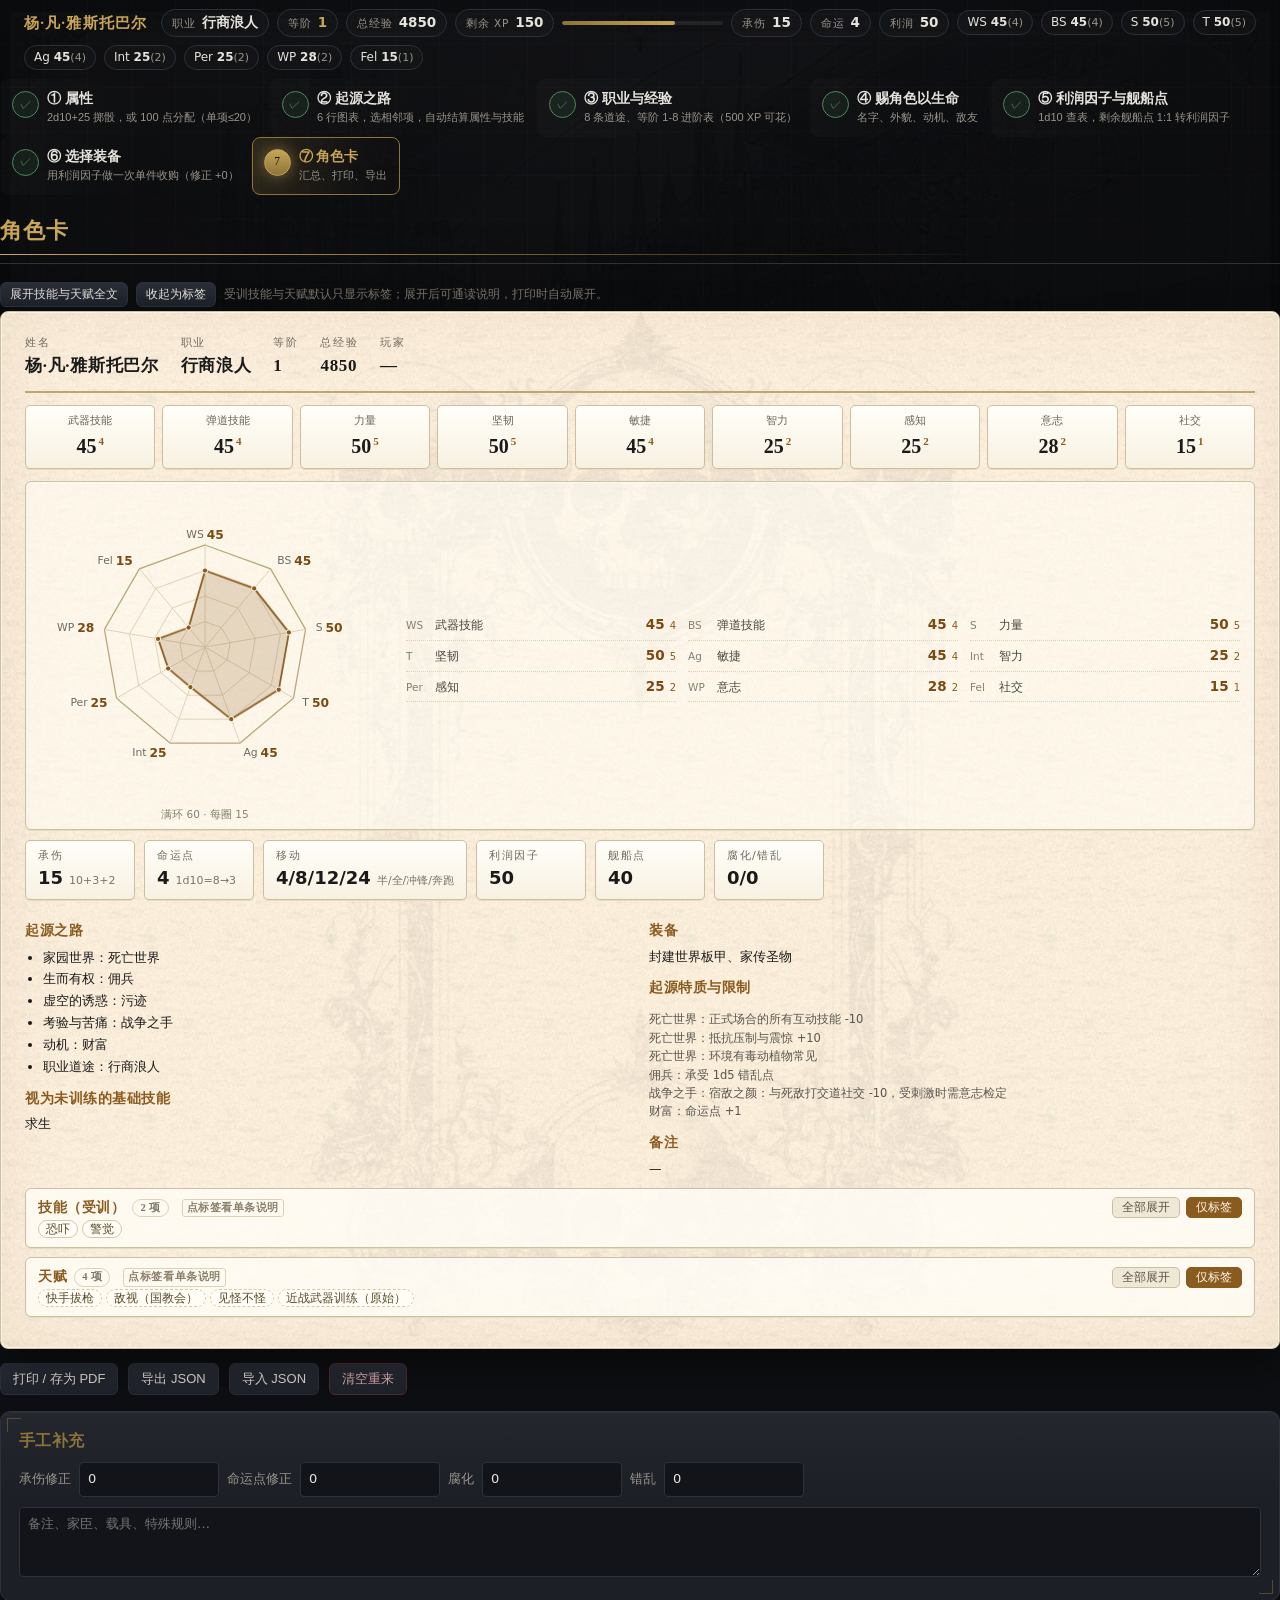
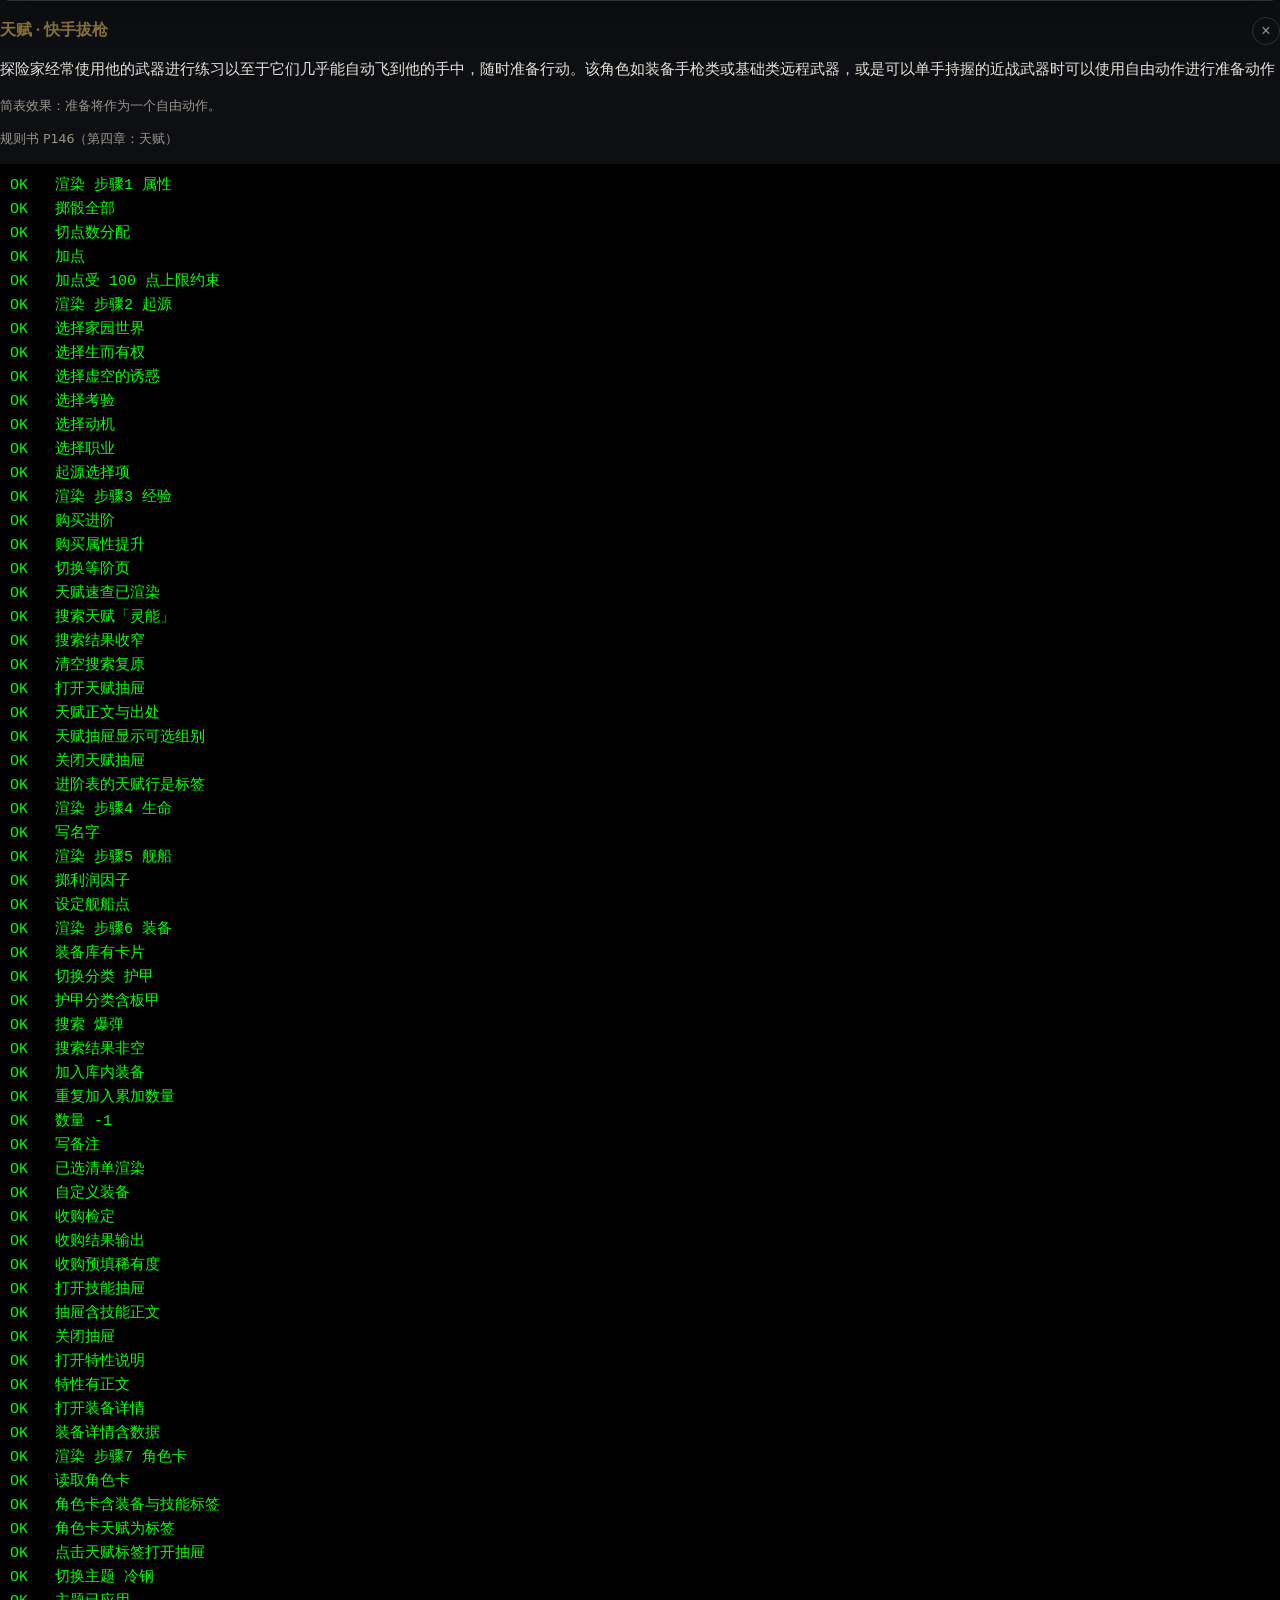
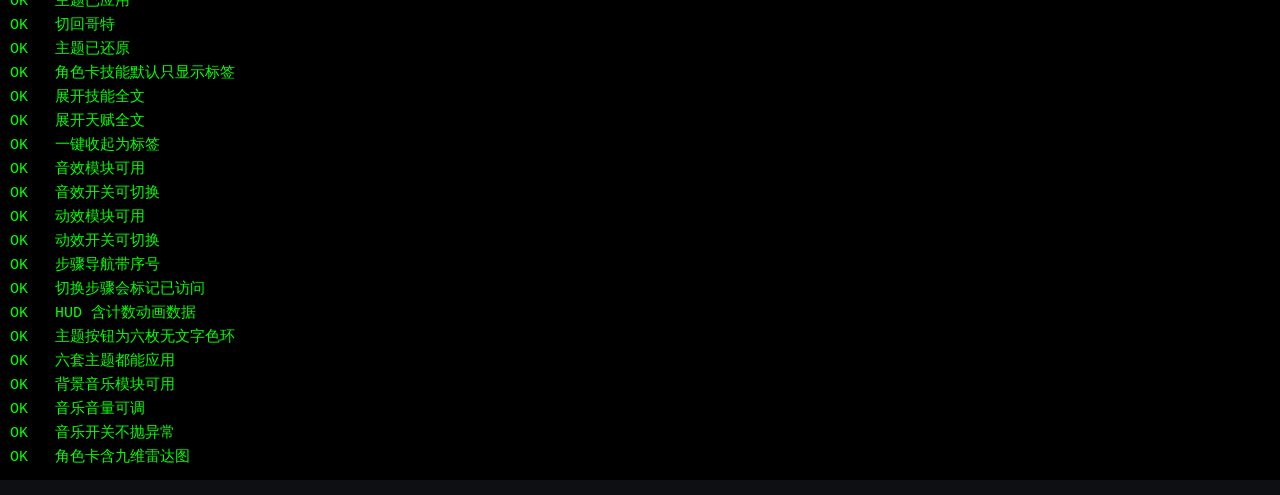
==== commit 40184f97: "1" ====
--- a/tools/smoke.html
+++ b/tools/smoke.html
@@ -12,23 +12,66 @@
 <script src="../js/rules.js"></script>
 <script src="../js/calc.js"></script>
 <script src="../js/audio.js"></script>
+<script src="../assets/audio/bgm-meta.js"></script>
+<script src="../js/music.js"></script>
 <script src="../js/fx.js"></script>
 <script src="../js/app.js"></script>
 <script>
-/* 冒烟测试：用 Edge 无头模式打开本页，看 <pre id="log"> 是否全部 OK
-   msedge --headless=new --dump-dom file:///D:/AIsoft/rt-chargen/tools/smoke.html */
+/* 冒烟测试：用无头浏览器打开本页，看 <pre id="log"> 是否全部 OK
+   chrome --headless=new --dump-dom file:///.../tools/smoke.html
+   注意 1：本页把 alert/confirm/prompt 全部桩掉——无头模式没人点「确定」，alert 会永久卡住渲染进程，
+           --dump-dom 就永远拿不到 DOM。
+   注意 2：AudioContext、media.play/pause 也换成了桩，否则真播 5 MB 的 mp3 会让渲染线程挂住。
+   注意 3：从 PowerShell 直接接管道（$out = & chrome ...）可能拿不到 DOM，请用
+           Start-Process -RedirectStandardOutput 或 cmd 重定向到文件。 */
 const log = [];
+/* 无头模式没人点弹窗：alert 会同步阻塞渲染进程，导致 --dump-dom 永远拿不到 DOM。
+   这里统一桩掉，只记录，不阻塞。 */
+const dialogs = [];
+window.alert = function (m) { dialogs.push('alert: ' + m); };
+window.confirm = function (m) { dialogs.push('confirm: ' + m); return false; };
+window.prompt = function (m) { dialogs.push('prompt: ' + m); return null; };
 function t(name, fn) {
-  try { fn(); log.push('OK   ' + name); }
+  try {
+    console.log('[t] ' + log.length + ' ' + name);
+    fn();
+    log.push('OK   ' + name);
+  }
   catch (e) { log.push('FAIL ' + name + ' :: ' + (e && e.message)); }
 }
 const cards = () => document.querySelectorAll('.gcard');
 const gearId = n => RTData.gear.find(g => g.name === n).id;
 
+/* 无头环境没有音频输出设备，真播 5 MB 的 mp3 会让渲染进程挂住；
+   这里把 media 元素的实际播放与音频图连线都替换成空实现，只测逻辑与状态。 */
+HTMLMediaElement.prototype.play = function () { this.__stubPlayed = true; return Promise.resolve(); };
+HTMLMediaElement.prototype.pause = function () { this.__stubPlayed = false; };
+(function () {
+  const AC = window.AudioContext || window.webkitAudioContext;
+  if (AC && AC.prototype.createMediaElementSource) {
+    AC.prototype.createMediaElementSource = function () { return this.createGain(); };
+  }
+})();
+
 t('渲染 步骤1 属性', () => App.go('attr'));
 t('掷骰全部', () => App.rollAll());
-t('切点数分配', () => App.setMode('buy'));
+t('切点数分配', () => {
+  /* 掷骰后的基础值已远超 100 点预算，这里先回到每项 25 的干净状态 */
+  RTRules.ATTRS.forEach(x => App.setBase(x.k, 25));
+  App.setMode('buy');
+});
 t('加点', () => { App.alloc('WS', 1); App.alloc('Ag', 1); });
+t('加点受 100 点上限约束', () => {
+  let raised = 0;
+  const oldAlert = window.alert;
+  window.alert = function () { raised++; };
+  try {
+    /* 9 项每项最多 +20；先把 5 项加满 = 100 点用尽，第 101 点必须被拦下 */
+    ['WS', 'BS', 'S', 'T', 'Ag'].forEach(k => { for (let i = 0; i < 20; i++) App.alloc(k, 1); });
+    App.alloc('Int', 1);
+  } finally { window.alert = oldAlert; }
+  if (!raised) throw new Error('未触发上限提示');
+});
 t('渲染 步骤2 起源', () => App.go('origin'));
 t('选择家园世界', () => App.pickOrigin('homeworld', 'death'));
 t('选择生而有权', () => App.pickOrigin('birthright', 'mercenary'));
@@ -205,12 +248,68 @@
   if (!document.querySelectorAll('#hud [data-count]').length) throw new Error('缺 data-count');
 });
 
+/* ---------- 3.1：六套配色 / 背景音乐 / 九维雷达 ---------- */
+t('主题按钮为六枚无文字色环', () => {
+  const seg = document.getElementById('themeSeg');
+  if (!seg) return;                       // smoke 页没有页眉，跳过
+  const btns = seg.querySelectorAll('.thm');
+  if (btns.length !== 6) throw new Error('主题按钮数 ' + btns.length);
+  for (let i = 0; i < btns.length; i++) {
+    if (btns[i].textContent.trim()) throw new Error('按钮仍有文字：' + btns[i].textContent);
+    if (!btns[i].getAttribute('aria-label')) throw new Error('缺无障碍标签');
+  }
+});
+t('六套主题都能应用', () => {
+  ['gothic', 'steel', 'void', 'crimson', 'verdant', 'amethyst'].forEach((n, i) => {
+    App.setTheme(n);
+    if (document.body.getAttribute('data-theme') !== n) throw new Error('主题未生效 ' + n);
+    const cs = getComputedStyle(document.body);
+    const bg = cs.backgroundColor;
+    if (!bg || bg === 'rgba(0, 0, 0, 0)') throw new Error('主题背景未取到 ' + n);
+    const g = cs.getPropertyValue('--gold').trim();
+    if (!g) throw new Error('缺 --gold ' + n);
+  });
+  App.setTheme('gothic');
+});
+t('背景音乐模块可用', () => {
+  if (!window.RTMusic) throw new Error('音乐模块缺失');
+  const st = RTMusic.state();
+  if (!st.title) throw new Error('缺曲名');
+  if (!RTMusic.available()) throw new Error('音频被判定为不可用');
+});
+t('音乐音量可调', () => {
+  const was = RTMusic.volume();
+  RTMusic.setVolume(0.3);
+  if (Math.abs(RTMusic.volume() - 0.3) > 1e-6) throw new Error('音量未生效');
+  RTMusic.setVolume(was);
+});
+t('音乐开关不抛异常', () => {
+  App.toggleMusic();
+  App.toggleMusic();
+});
+t('角色卡含九维雷达图', () => {
+  App.go('sheet');
+  const svg = document.querySelector('#sheet .sheet-radar svg.radar');
+  if (!svg) throw new Error('缺雷达图');
+  const poly = svg.querySelector('polygon.radar-area');
+  if (!poly) throw new Error('缺数据多边形');
+  const pts = poly.getAttribute('points').trim().split(/\s+/);
+  if (pts.length !== 9) throw new Error('顶点数 ' + pts.length);
+  if (svg.querySelectorAll('circle.radar-dot').length !== 9) throw new Error('数据点不是 9 个');
+  if (svg.querySelectorAll('text.radar-lb').length !== 9) throw new Error('轴标签不是 9 个');
+  const key = document.querySelectorAll('#sheet .radar-key li');
+  if (key.length !== 9) throw new Error('图例不是 9 项');
+  if (!/WS/.test(svg.textContent) || !/Fel/.test(svg.textContent)) throw new Error('缺属性缩写');
+});
+
 document.getElementById('log').textContent = log.join('\n');
 const okN = log.filter(x => x.startsWith('OK')).length;
 const failN = log.length - okN;
 document.title = failN ? 'SMOKE FAIL' : 'SMOKE PASS';
 /* 供无头模式断言：纯 ASCII，避免控制台编码干扰 */
 document.body.setAttribute('data-smoke', okN + '/' + log.length);
+/* 诊断用：本次跑到的弹窗（含被桩掉的），方便定位无头阻塞 */
+document.body.setAttribute('data-dialogs', dialogs.join(' | ').slice(0, 400));
 </script>
 </body></html>
 
--- a/css/style.css
+++ b/css/style.css
@@ -429,7 +429,7 @@
 body[data-theme="steel"] .seg-btn.on,
 body[data-theme="void"] .seg-btn.on { color: #0b1116; }
 
-/* 音效 / 环境音 / 动效开关 */
+/* 音效 / 音乐 / 动效开关 */
 .toggle-row {
   display: inline-flex; gap: 3px; padding: 3px; border: 1px solid var(--line);
   border-radius: 999px; background: rgba(0,0,0,.24);
@@ -740,6 +740,231 @@
 @media (prefers-reduced-motion: reduce) {
   .fx-in, .fx-pulse, .splash-inner, .splash-aquila, .splash-bar i,
   .stepfx.on, .stepfx.on .stepfx-inner, .stepfx.on .stepfx-orn,
-  .drawer.on, .sheet .fold.open .fold-body { animation: none !important; }
+  .drawer.on, .sheet .fold.open .fold-body, .radar-area, .bgmbar, .thm .sw { animation: none !important; }
   *, *::before, *::after { transition-duration: .001s !important; }
 }
+
+/* =====================================================================
+   3.1：六套配色 / 无文字主题按钮 / 背景音乐播放器 / 九维雷达图
+   ===================================================================== */
+
+/* ---- 新增三套配色（血契绯红 / 苔原深绿 / 紫晶圣咏） ---- */
+body[data-theme="crimson"] {
+  --bg: #120a0b; --bg2: #1b1012; --panel: #241518; --line: #3d2429;
+  --gold: #d97b6c; --gold-dim: #8f4a41; --text: #f2e6e3; --muted: #a9908c;
+  --red: #c8483f; --ok: #5f9070; --hud: rgba(18,10,11,.94);
+  --halo: 217,123,108; --panel2: #2c1a1d; --line2: #54313a;
+  --mark-filter: invert(1) brightness(1.05) sepia(.5) hue-rotate(-25deg) saturate(1.9);
+}
+body[data-theme="verdant"] {
+  --bg: #0a1210; --bg2: #101c18; --panel: #15241f; --line: #26403a;
+  --gold: #8fcda6; --gold-dim: #4f8067; --text: #e3efe8; --muted: #8fa89c;
+  --red: #c25a4a; --ok: #53a06d; --hud: rgba(10,18,16,.94);
+  --halo: 143,205,166; --panel2: #182a25; --line2: #2f524a;
+  --mark-filter: invert(1) brightness(1.05) sepia(.45) hue-rotate(80deg) saturate(1.7);
+}
+body[data-theme="amethyst"] {
+  --bg: #0c0a14; --bg2: #141022; --panel: #1a1630; --line: #2f2a4d;
+  --gold: #a992e6; --gold-dim: #6a58a8; --text: #e8e4f5; --muted: #9c95b4;
+  --red: #c05a7a; --ok: #5f8fa8; --hud: rgba(12,10,20,.94);
+  --halo: 169,146,230; --panel2: #201a3a; --line2: #3d3566;
+  --mark-filter: invert(1) brightness(1.05) sepia(.35) hue-rotate(215deg) saturate(2);
+}
+
+/* 新主题的背景层（同一张格线纹理，只换光晕颜色） */
+body {
+  --grid-tex: url("data:image/svg+xml,%3Csvg xmlns='http://www.w3.org/2000/svg' width='44' height='44'%3E%3Cpath d='M0 43.5h44M43.5 0v44' stroke='%23ffffff' stroke-opacity='0.035'/%3E%3Ccircle cx='22' cy='22' r='0.9' fill='%23ffffff' fill-opacity='0.05'/%3E%3C/svg%3E");
+}
+body[data-theme="crimson"] {
+  background-image: var(--grid-tex), radial-gradient(1150px 580px at 50% -10%, #241112 0%, var(--bg) 62%);
+}
+body[data-theme="verdant"] {
+  background-image:
+    repeating-linear-gradient(125deg, rgba(255,255,255,.012) 0 7px, transparent 7px 15px),
+    radial-gradient(1150px 580px at 50% -10%, #12241d 0%, var(--bg) 62%);
+}
+body[data-theme="amethyst"] {
+  background-image:
+    radial-gradient(circle at 18% 8%, rgba(169,146,230,.07), transparent 42%),
+    radial-gradient(1150px 580px at 50% -10%, #1a1636 0%, var(--bg) 62%);
+}
+body[data-theme="crimson"]::before { opacity: .08; filter: sepia(.55) saturate(1.9) hue-rotate(-26deg) brightness(.72); }
+body[data-theme="verdant"]::before { opacity: .07; filter: grayscale(.65) sepia(.5) hue-rotate(72deg) saturate(1.7) brightness(.76); }
+body[data-theme="amethyst"]::before { opacity: .075; filter: sepia(.4) hue-rotate(212deg) saturate(1.9) brightness(.72); }
+
+/* 面板/按钮/表头/输入框改用变量，六套配色自动跟着走（旧三套保持原观感） */
+body {
+  --ink: #2a2e37; --ink2: #1e222a; --sel: #2a2415; --input: #12141a; --tipbg: #0d1016;
+  --th1: #1c2028; --th2: #171a20;
+}
+body[data-theme="steel"] {
+  --ink: #1d2b35; --ink2: #16222a; --sel: #16303a; --input: #0e1720; --tipbg: #0a1118;
+  --th1: #16232c; --th2: #121c24;
+}
+body[data-theme="void"] {
+  --ink: #33231e; --ink2: #261916; --sel: #35221c; --input: #1a100e; --tipbg: #140c0b;
+  --th1: #2a1c18; --th2: #211512;
+}
+body[data-theme="crimson"] {
+  --ink: #39201f; --ink2: #291416; --sel: #3d1f21; --input: #1a0e10; --tipbg: #150b0c;
+  --th1: #2b1517; --th2: #21100f;
+}
+body[data-theme="verdant"] {
+  --ink: #1b3029; --ink2: #132420; --sel: #1c3a2d; --input: #0e1a17; --tipbg: #0b1513;
+  --th1: #152a23; --th2: #101f1a;
+}
+body[data-theme="amethyst"] {
+  --ink: #251e40; --ink2: #191431; --sel: #2b2149; --input: #120e22; --tipbg: #0f0c1c;
+  --th1: #1e183b; --th2: #15102b;
+}
+.btn { background: linear-gradient(180deg, var(--ink), var(--ink2)); }
+.mode.on, .card.on, .chip.on { background: var(--sel); }
+table.grid thead th { background: linear-gradient(180deg, var(--th1), var(--th2)); }
+input, select, textarea { background: var(--input); }
+.tip { background: var(--tipbg); }
+
+/* ---- 无文字主题按钮：一枚三色色环 + 当前主题高亮 ---- */
+.seg.theme-icons {
+  gap: 1px; padding: 3px; border-radius: 999px;
+  background: rgba(0,0,0,.3); border-color: var(--line);
+}
+.thm {
+  width: 30px; height: 26px; padding: 0; border: 1px solid transparent; border-radius: 999px;
+  background: transparent; cursor: pointer; display: grid; place-items: center;
+  -webkit-tap-highlight-color: transparent;
+  transition: background .18s, border-color .18s;
+}
+.thm .sw {
+  width: 16px; height: 16px; border-radius: 50%; display: block;
+  background: linear-gradient(135deg, var(--c1) 0 34%, var(--c2) 34% 67%, var(--c3) 67% 100%);
+  box-shadow: inset 0 0 0 1px rgba(255,255,255,.2), 0 1px 4px rgba(0,0,0,.55);
+  transition: transform .18s cubic-bezier(.2,.7,.2,1), box-shadow .18s;
+}
+.thm:hover { background: rgba(255,255,255,.06); }
+.thm:hover .sw { transform: scale(1.14); }
+.thm.on { border-color: var(--gold-dim); background: rgba(var(--halo), .14); }
+.thm.on .sw {
+  transform: scale(1.06);
+  box-shadow: inset 0 0 0 1px rgba(255,255,255,.42), 0 0 0 1px rgba(0,0,0,.35),
+              0 0 12px rgba(var(--halo), .85);
+}
+.thm[data-theme="gothic"]   { --c1: #0e0f12; --c2: #c8a558; --c3: #e6e3dc; }
+.thm[data-theme="steel"]    { --c1: #0b1116; --c2: #86bdd2; --c3: #dfe9ef; }
+.thm[data-theme="void"]     { --c1: #120d0c; --c2: #cc8f6b; --c3: #f0e4db; }
+.thm[data-theme="crimson"]  { --c1: #120a0b; --c2: #d97b6c; --c3: #f2e6e3; }
+.thm[data-theme="verdant"]  { --c1: #0a1210; --c2: #8fcda6; --c3: #e3efe8; }
+.thm[data-theme="amethyst"] { --c1: #0c0a14; --c2: #a992e6; --c3: #e8e4f5; }
+
+/* 音乐按钮：播放中呼吸提示 */
+#bgmBtn.on::before { animation: bgmPulse 1.3s ease-in-out infinite; }
+@keyframes bgmPulse {
+  0%, 100% { box-shadow: 0 0 6px rgba(var(--halo), .7); }
+  50% { box-shadow: 0 0 13px rgba(var(--halo), 1); }
+}
+
+/* ---- 迷你播放器 ---- */
+.bgmbar {
+  position: fixed; right: 18px; bottom: 18px; z-index: 80;
+  display: flex; align-items: center; gap: 10px;
+  width: min(360px, calc(100vw - 36px)); padding: 8px 10px 8px 8px;
+  border: 1px solid var(--gold-dim); border-radius: 12px;
+  background: linear-gradient(180deg, rgba(var(--halo), .1), rgba(0,0,0,.3)), var(--panel);
+  box-shadow: 0 18px 40px rgba(0,0,0,.58), inset 0 1px 0 rgba(255,255,255,.055);
+  backdrop-filter: blur(10px) saturate(1.1);
+  opacity: 0; transform: translateY(14px) scale(.98); pointer-events: none;
+  transition: opacity .28s ease, transform .28s cubic-bezier(.2,.7,.2,1);
+}
+.bgmbar.on { opacity: 1; transform: none; pointer-events: auto; }
+.bgm-cover {
+  width: 42px; height: 42px; flex: none; border-radius: 8px; object-fit: cover;
+  border: 1px solid var(--line2); box-shadow: 0 5px 12px rgba(0,0,0,.5);
+  background: var(--bg2);
+}
+.bgm-text { flex: 1 1 auto; min-width: 0; }
+.bgm-title {
+  display: block; font-size: 12.5px; color: var(--text); line-height: 1.4;
+  white-space: nowrap; overflow: hidden; text-overflow: ellipsis;
+}
+.bgm-artist {
+  display: block; font-size: 11px; color: var(--muted); line-height: 1.4;
+  white-space: nowrap; overflow: hidden; text-overflow: ellipsis;
+}
+.bgm-prog {
+  display: block; height: 2px; margin-top: 5px; border-radius: 2px;
+  background: rgba(255,255,255,.13); overflow: hidden;
+}
+.bgm-prog u {
+  display: block; height: 100%; width: 0; text-decoration: none;
+  background: linear-gradient(90deg, var(--gold-dim), var(--gold));
+  transition: width .4s linear;
+}
+.bgm-vol {
+  width: 58px; flex: none; padding: 0; border: 0; background: transparent;
+  accent-color: var(--gold); cursor: pointer;
+}
+.bgm-x {
+  width: 24px; height: 24px; flex: none; line-height: 1; font-size: 14px;
+  border-radius: 50%; border: 1px solid var(--line); background: transparent;
+  color: var(--muted); cursor: pointer; transition: color .15s, border-color .15s;
+}
+.bgm-x:hover { color: var(--gold); border-color: var(--gold-dim); }
+.bgmbar.fail { border-color: #5a2a2a; }
+.bgmbar.fail .bgm-title { color: var(--red); }
+
+/* ---- 九维属性雷达图（角色卡内，羊皮纸配色） ---- */
+.sheet-radar {
+  display: grid; grid-template-columns: minmax(240px, 330px) 1fr;
+  gap: 6px 18px; align-items: center;
+  margin: 12px 0 6px; padding: 8px 14px 6px;
+  border: 1px solid #cabf9f; border-radius: 6px;
+  background: rgba(255,253,246,.55);
+  box-shadow: 0 1px 0 #e6dcc0, inset 0 1px 0 rgba(255,255,255,.7);
+}
+.radar { display: block; width: 100%; height: auto; overflow: visible; }
+.radar-ring { fill: none; stroke: #ddd2b6; stroke-width: 1; }
+.radar-ring.out { stroke: #b9a778; stroke-width: 1.3; }
+.radar-axis { stroke: #ddd2b6; stroke-width: 1; }
+.radar-area {
+  fill: rgba(138,91,31,.2); stroke: #8a5b1f; stroke-width: 1.8; stroke-linejoin: round;
+  transform-box: fill-box; transform-origin: center;
+  animation: radarIn .6s cubic-bezier(.2,.7,.2,1) both;
+}
+@keyframes radarIn {
+  from { opacity: .15; transform: scale(.32); }
+  to { opacity: 1; transform: none; }
+}
+.radar-dot { fill: #8a5b1f; stroke: #fffdf6; stroke-width: 1; }
+.radar-lb { fill: #6f6a60; font-size: 11px; font-family: var(--font-body); }
+.radar-val { fill: #7a4a12; font-size: 12.5px; font-weight: 700; }
+.radar-key {
+  list-style: none; margin: 0; padding: 0;
+  display: grid; grid-template-columns: repeat(3, minmax(0, 1fr)); gap: 0 12px;
+}
+.radar-key li {
+  display: flex; align-items: baseline; gap: 5px; padding: 3px 0;
+  font-size: 12px; color: #4a463f; border-bottom: 1px dotted #ddd2b6;
+}
+.radar-key i { font-style: normal; font-size: 10.5px; color: #8a7f6a; min-width: 24px; }
+.radar-key span { white-space: nowrap; overflow: hidden; text-overflow: ellipsis; }
+.radar-key b { margin-left: auto; font-size: 13.5px; color: #7a4a12; font-variant-numeric: tabular-nums; }
+.radar-key sup { font-size: 10px; color: #8a5b1f; }
+.radar-scale { display: block; margin-top: 2px; text-align: center; font-size: 10.5px; color: #8a7f6a; }
+
+@media (max-width: 900px) {
+  .sheet-radar { grid-template-columns: 1fr; }
+  .radar { max-width: 340px; margin: 0 auto; }
+  .bgmbar { right: 12px; left: 12px; bottom: 12px; width: auto; }
+}
+@media (max-width: 600px) {
+  .bgm-vol { display: none; }
+  .seg.theme-icons { padding: 2px; }
+  .thm { width: 26px; height: 24px; }
+  .thm .sw { width: 14px; height: 14px; }
+  .radar-key { grid-template-columns: repeat(2, minmax(0, 1fr)); }
+}
+@media print {
+  .bgmbar, .seg.theme-icons { display: none !important; }
+  .sheet-radar { break-inside: avoid; -webkit-print-color-adjust: exact; print-color-adjust: exact; }
+}
+
+
